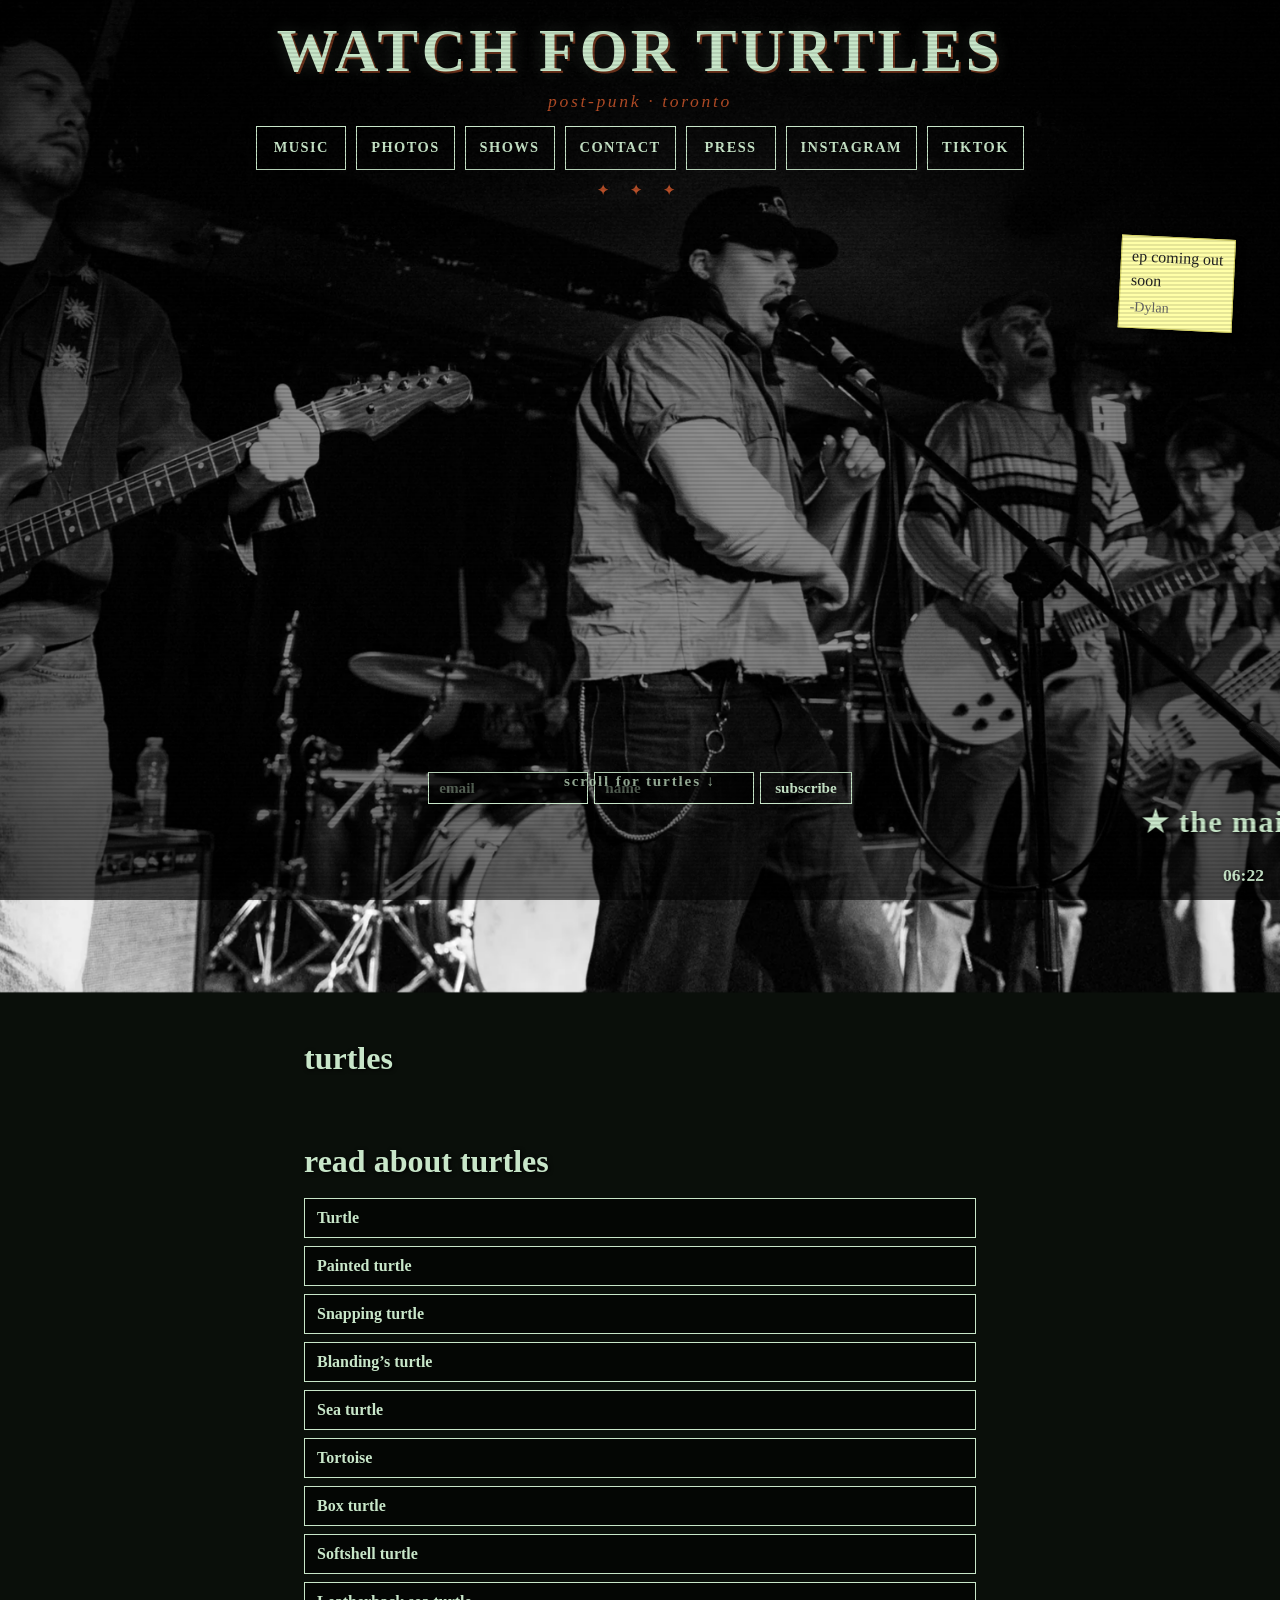
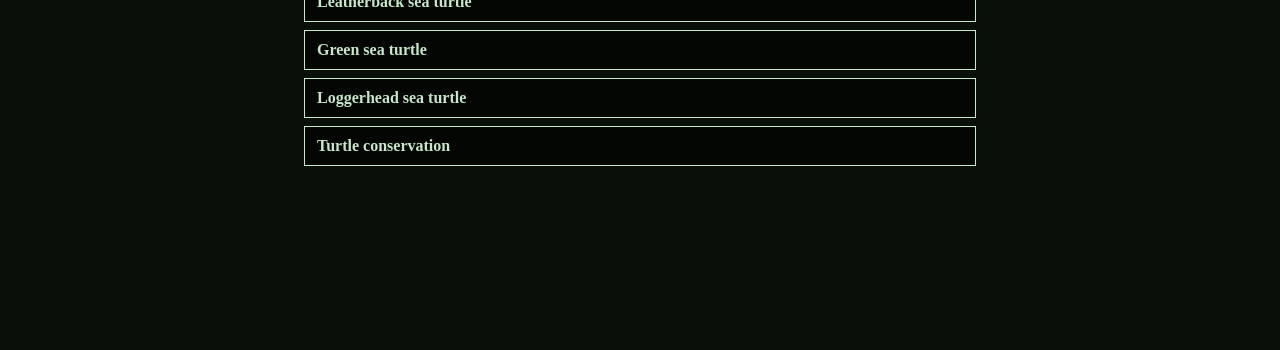
==== index.html @ ee63a4ca "Fix lore clicks and hide menu while scrolled into turtles. Co-authored-by: Cursor <cursoragent@curso" ====
<!DOCTYPE html>
<html lang="en">
<head>
  <meta charset="UTF-8">
  <meta name="viewport" content="width=device-width, initial-scale=1.0">
  <meta name="description" content="Watch for Turtles — post-punk from Toronto. Booking: band@watchforturtles.ca">
  <link rel="canonical" href="https://watchforturtles.ca/">
  <link rel="icon" href="data:image/svg+xml,%3Csvg xmlns='http://www.w3.org/2000/svg' viewBox='0 0 100 100'%3E%3Ctext y='.9em' font-size='90'%3E🐢%3C/text%3E%3C/svg%3E">
  <meta name="theme-color" content="#0a0f0a">
  <meta property="og:type"        content="website">
  <meta property="og:url"         content="https://watchforturtles.ca/">
  <meta property="og:site_name"   content="Watch for Turtles">
  <meta property="og:title"       content="Watch for Turtles">
  <meta property="og:description" content="Post-punk from Toronto. Booking — band@watchforturtles.ca">
  <meta property="og:image"       content="https://watchforturtles.ca/media/Background3.JPG">
  <meta property="og:image:alt"   content="Watch for Turtles">
  <meta name="twitter:card"        content="summary_large_image">
  <meta name="twitter:title"       content="Watch for Turtles">
  <meta name="twitter:description" content="Post-punk from Toronto. Booking — band@watchforturtles.ca">
  <meta name="twitter:image"       content="https://watchforturtles.ca/media/Background3.JPG">
  <meta name="twitter:image:alt"   content="Watch for Turtles">
  <title>Watch for Turtles</title>
  <link rel="preconnect" href="https://fonts.googleapis.com">
  <link rel="preconnect" href="https://fonts.gstatic.com" crossorigin>
  <link rel="preload" as="image" href="media/Background3.webp" type="image/webp">
  <link rel="stylesheet" href="site.css?v=14">
  <script>
    (function () {
      var fonts = [
        ['Metal Mania',      'Metal+Mania'],
        ['Creepster',        'Creepster'],
        ['Permanent Marker', 'Permanent+Marker'],
        ['Pirata One',       'Pirata+One'],
        ['Black Ops One',    'Black+Ops+One'],
        ['Rubik Glitch',     'Rubik+Glitch'],
        ['Monoton',          'Monoton'],
        ['Rock Salt',        'Rock+Salt'],
        ['Bungee Shade',     'Bungee+Shade'],
        ['Butcherman',       'Butcherman'],
        ['Nosifer',          'Nosifer'],
        ['Rubik Wet Paint',  'Rubik+Wet+Paint'],
        ['Eater',            'Eater'],
        ['Rubik Burned',     'Rubik+Burned'],
        ['Rubik Beastly',    'Rubik+Beastly'],
        ['Rubik Dirt',       'Rubik+Dirt'],
        ['Rubik Puddles',    'Rubik+Puddles'],
        ['New Rocker',       'New+Rocker'],
        ['Lacquer',          'Lacquer'],
        ['Warnes',           'Warnes'],
        ['Climate Crisis',   'Climate+Crisis'],
        ['Miltonian Tattoo', 'Miltonian+Tattoo'],
        ['Wallpoet',         'Wallpoet'],
      ];
      window.BAND_FONTS = fonts;
      var pick = fonts[Math.floor(Math.random() * fonts.length)];
      window._currentBandFont = pick[0];
      var val = "'" + pick[0] + "', serif";
      document.documentElement.style.setProperty('--band-font', val);
      document.documentElement.style.setProperty('--font-serif', val);
      var link = document.createElement('link');
      link.rel  = 'stylesheet';
      link.dataset.bandFont = '1';
      link.href = 'https://fonts.googleapis.com/css2?family=' + pick[1] + '&display=swap';
      document.head.appendChild(link);
    })();
  </script>
</head>
<body class="theme-peachpit">

  <div class="bg-photo" aria-hidden="true"></div>
  <div class="bg-overlay" aria-hidden="true"></div>
  <div class="vignette" aria-hidden="true"></div>
  <div class="scanlines" aria-hidden="true"></div>

  <header class="pp-header">
    <h1 class="band-name">Watch for Turtles</h1>
    <p class="tagline">post-punk · toronto</p>
    <nav class="pp-nav" aria-label="Site sections">
      <button type="button" class="pp-btn" data-open-window="window-music">Music</button>
      <button type="button" class="pp-btn" data-open-window="window-photos">Photos</button>
      <button type="button" class="pp-btn" data-open-window="window-shows">Shows</button>
      <button type="button" class="pp-btn" data-open-window="window-contact">Contact</button>
      <button type="button" class="pp-btn" data-open-window="window-press">Press</button>
      <a class="pp-btn" href="https://www.instagram.com/watchforturtles/" target="_blank" rel="noopener noreferrer">Instagram</a>
      <a class="pp-btn" href="https://www.tiktok.com/@wftmusic" target="_blank" rel="noopener noreferrer">TikTok</a>
    </nav>
    <div class="pp-rule" aria-hidden="true">✦ ✦ ✦</div>
  </header>

  <main class="desktop" id="desktop">
    <div class="sticky sticky--right">
      ep coming out<br>soon<br><span class="sticky-sig">-Dylan</span>
    </div>
  </main>

  <div class="first-fold-spacer" aria-hidden="true">
    <p class="scroll-hint">scroll for turtles ↓</p>
  </div>

  <section id="turtle-lore" aria-label="Turtles">
    <div class="lore-pin">
      <h2 class="lore-section-title">turtles</h2>
      <div class="lore-photos-viewport">
        <div class="lore-photos" id="lore-photos"></div>
      </div>
    </div>

    <h2 class="lore-section-title">read about turtles</h2>
    <ul class="lore-wiki-links">
      <li><a href="https://en.wikipedia.org/wiki/Turtle" target="_blank" rel="noopener noreferrer">Turtle</a></li>
      <li><a href="https://en.wikipedia.org/wiki/Painted_turtle" target="_blank" rel="noopener noreferrer">Painted turtle</a></li>
      <li><a href="https://en.wikipedia.org/wiki/Snapping_turtle" target="_blank" rel="noopener noreferrer">Snapping turtle</a></li>
      <li><a href="https://en.wikipedia.org/wiki/Blanding%27s_turtle" target="_blank" rel="noopener noreferrer">Blanding’s turtle</a></li>
      <li><a href="https://en.wikipedia.org/wiki/Sea_turtle" target="_blank" rel="noopener noreferrer">Sea turtle</a></li>
      <li><a href="https://en.wikipedia.org/wiki/Tortoise" target="_blank" rel="noopener noreferrer">Tortoise</a></li>
      <li><a href="https://en.wikipedia.org/wiki/Box_turtle" target="_blank" rel="noopener noreferrer">Box turtle</a></li>
      <li><a href="https://en.wikipedia.org/wiki/Softshell_turtle" target="_blank" rel="noopener noreferrer">Softshell turtle</a></li>
      <li><a href="https://en.wikipedia.org/wiki/Leatherback_sea_turtle" target="_blank" rel="noopener noreferrer">Leatherback sea turtle</a></li>
      <li><a href="https://en.wikipedia.org/wiki/Green_sea_turtle" target="_blank" rel="noopener noreferrer">Green sea turtle</a></li>
      <li><a href="https://en.wikipedia.org/wiki/Loggerhead_sea_turtle" target="_blank" rel="noopener noreferrer">Loggerhead sea turtle</a></li>
      <li><a href="https://en.wikipedia.org/wiki/Turtle_conservation" target="_blank" rel="noopener noreferrer">Turtle conservation</a></li>
    </ul>
  </section>

  <div class="window" id="window-press" role="dialog" aria-labelledby="window-press-title">
    <div class="window-titlebar">
      <span id="window-press-title">press.exe</span>
      <button class="win-close" type="button" data-target="window-press" aria-label="Close press window">✕</button>
    </div>
    <div class="window-body">
      <p class="win-section">// watch for turtles</p>
      <div class="contact-list">
        <p>Watch for Turtles are a post-punk band from Toronto. Grassroots. We make rooms move and then play something that makes you feel weird about it.</p>
      </div>
      <p class="win-section">// booking</p>
      <div class="contact-list">
        <p><a href="mailto:band@watchforturtles.ca">band@watchforturtles.ca</a></p>
      </div>
      <p class="win-section">// press photo</p>
      <div class="win-links">
        <a href="media/photos/watch%20for%20turtles%20@%20monarch%20jan%2030%202026/fm_watchforturtles_jan3026_-5.jpg" class="btn-link" download="watchforturtles-press.jpg">download photo</a>
      </div>
    </div>
  </div>

  <div class="window" id="window-shows" role="dialog" aria-labelledby="window-shows-title">
    <div class="window-titlebar">
      <span id="window-shows-title">shows.exe</span>
      <button class="win-close" type="button" data-target="window-shows" aria-label="Close shows window">✕</button>
    </div>
    <div class="window-body">
      <p class="win-section">// upcoming shows</p>
      <p class="shows-fallback">
        <a href="https://www.instagram.com/watchforturtles/" target="_blank" rel="noopener noreferrer">@watchforturtles on Instagram</a>
      </p>
    </div>
  </div>

  <div class="window" id="window-music" role="dialog" aria-labelledby="window-music-title">
    <div class="window-titlebar">
      <span id="window-music-title">music.exe</span>
      <button class="win-close" type="button" data-target="window-music" aria-label="Close music window">✕</button>
    </div>
    <div class="window-body">
      <p class="win-section">// releases</p>
      <div class="track-list">
        <div class="track"><span>► nothing out yet</span><span class="track-year">2026</span></div>
      </div>
      <p class="win-section">// stream / download</p>
      <div class="win-links">
        <a href="#" class="btn-link btn-link--soon" aria-disabled="true" tabindex="-1">SPOTIFY</a>
        <a href="#" class="btn-link btn-link--soon" aria-disabled="true" tabindex="-1">apple music</a>
        <a href="#" class="btn-link btn-link--soon" aria-disabled="true" tabindex="-1">BANDCAMP</a>
      </div>
    </div>
  </div>

  <div class="window" id="window-photos" role="dialog" aria-labelledby="window-photos-title">
    <div class="window-titlebar">
      <span id="window-photos-title">photos.exe</span>
      <button class="win-close" type="button" data-target="window-photos" aria-label="Close photos window">✕</button>
    </div>
    <div class="window-body">
      <p class="win-section">// The Monarch — Jan 30 2026</p>
      <div class="photo-grid">
        <picture><source srcset="media/photos/watch%20for%20turtles%20@%20monarch%20jan%2030%202026/fm_watchforturtles_jan3026_-5.webp" type="image/webp"><img src="media/photos/watch%20for%20turtles%20@%20monarch%20jan%2030%202026/fm_watchforturtles_jan3026_-5.jpg" alt="Watch for Turtles live at The Monarch" width="1200" height="1800" loading="lazy" decoding="async"></picture>
        <picture><source srcset="media/photos/watch%20for%20turtles%20@%20monarch%20jan%2030%202026/fm_watchforturtles_jan3026_-1.webp" type="image/webp"><img src="media/photos/watch%20for%20turtles%20@%20monarch%20jan%2030%202026/fm_watchforturtles_jan3026_-1.jpg" alt="Watch for Turtles live at The Monarch" width="1200" height="1800" loading="lazy" decoding="async"></picture>
        <picture><source srcset="media/photos/watch%20for%20turtles%20@%20monarch%20jan%2030%202026/fm_watchforturtles_jan3026_-20.webp" type="image/webp"><img src="media/photos/watch%20for%20turtles%20@%20monarch%20jan%2030%202026/fm_watchforturtles_jan3026_-20.jpg" alt="Watch for Turtles live at The Monarch" width="1200" height="800" loading="lazy" decoding="async"></picture>
        <picture><source srcset="media/photos/watch%20for%20turtles%20@%20monarch%20jan%2030%202026/fm_watchforturtles_jan3026_-3.webp" type="image/webp"><img src="media/photos/watch%20for%20turtles%20@%20monarch%20jan%2030%202026/fm_watchforturtles_jan3026_-3.jpg" alt="Watch for Turtles live at The Monarch" width="1200" height="800" loading="lazy" decoding="async"></picture>
        <picture><source srcset="media/photos/watch%20for%20turtles%20@%20monarch%20jan%2030%202026/fm_watchforturtles_jan3026_-6.webp" type="image/webp"><img src="media/photos/watch%20for%20turtles%20@%20monarch%20jan%2030%202026/fm_watchforturtles_jan3026_-6.jpg" alt="Watch for Turtles live at The Monarch" width="1200" height="1600" loading="lazy" decoding="async"></picture>
        <picture><source srcset="media/photos/watch%20for%20turtles%20@%20monarch%20jan%2030%202026/fm_watchforturtles_jan3026_-19.webp" type="image/webp"><img src="media/photos/watch%20for%20turtles%20@%20monarch%20jan%2030%202026/fm_watchforturtles_jan3026_-19.jpg" alt="Watch for Turtles live at The Monarch" width="1200" height="1800" loading="lazy" decoding="async"></picture>
        <picture><source srcset="media/photos/watch%20for%20turtles%20@%20monarch%20jan%2030%202026/fm_watchforturtles_jan3026_-2.webp" type="image/webp"><img src="media/photos/watch%20for%20turtles%20@%20monarch%20jan%2030%202026/fm_watchforturtles_jan3026_-2.jpg" alt="Watch for Turtles live at The Monarch" width="1200" height="800" loading="lazy" decoding="async"></picture>
        <picture><source srcset="media/photos/watch%20for%20turtles%20@%20monarch%20jan%2030%202026/fm_watchforturtles_jan3026_-10.webp" type="image/webp"><img src="media/photos/watch%20for%20turtles%20@%20monarch%20jan%2030%202026/fm_watchforturtles_jan3026_-10.jpg" alt="Watch for Turtles live at The Monarch" width="1200" height="1800" loading="lazy" decoding="async"></picture>
        <picture><source srcset="media/photos/watch%20for%20turtles%20@%20monarch%20jan%2030%202026/fm_watchforturtles_jan3026_-21.webp" type="image/webp"><img src="media/photos/watch%20for%20turtles%20@%20monarch%20jan%2030%202026/fm_watchforturtles_jan3026_-21.jpg" alt="Watch for Turtles live at The Monarch" width="1200" height="1800" loading="lazy" decoding="async"></picture>
      </div>
    </div>
  </div>

  <div class="window" id="window-contact" role="dialog" aria-labelledby="window-contact-title">
    <div class="window-titlebar">
      <span id="window-contact-title">contact.txt</span>
      <button class="win-close" type="button" data-target="window-contact" aria-label="Close contact window">✕</button>
    </div>
    <div class="window-body">
      <p class="win-section">// email</p>
      <div class="contact-list">
        <p>booking / general — <a href="mailto:band@watchforturtles.ca">band@watchforturtles.ca</a></p>
      </div>
      <p class="win-section">// socials</p>
      <div class="win-links">
        <a href="https://www.instagram.com/watchforturtles/" class="btn-link" target="_blank" rel="noopener noreferrer">INSTAGRAM</a>
        <a href="https://www.tiktok.com/@wftmusic" class="btn-link" target="_blank" rel="noopener noreferrer">TIKTOK</a>
      </div>
    </div>
  </div>

  <div class="ml-bar">
    <form method="post" action="https://listmonk.watchforturtles.ca/subscription/form" class="ml-form" aria-label="Mailing list signup">
      <input type="hidden" name="nonce" />
      <input type="hidden" name="l" value="d81106be-7064-40ab-a299-68d67a687b43" />
      <label class="visually-hidden" for="ml-email">Email</label>
      <input id="ml-email" type="email" name="email" required placeholder="email" autocomplete="email" />
      <label class="visually-hidden" for="ml-name">Name</label>
      <input id="ml-name" type="text" name="name" placeholder="name" autocomplete="name" />
      <input type="submit" value="subscribe" />
    </form>
  </div>

  <div class="lightbox" id="lightbox" role="dialog" aria-modal="true" aria-label="Photo viewer">
    <button type="button" class="lightbox-nav lightbox-prev" id="lightbox-prev" aria-label="Previous photo">‹</button>
    <img class="lightbox-img" id="lightbox-img" src="" alt="">
    <button type="button" class="lightbox-nav lightbox-next" id="lightbox-next" aria-label="Next photo">›</button>
  </div>

  <div class="bottom-ticker" aria-hidden="true">
    <marquee scrollamount="5">★ the maillist is not working because you fuckers don't sign up ★   ★ the maillist is not working because you fuckers don't sign up ★   ★ the maillist is not working because you fuckers don't sign up ★  </marquee>
  </div>

  <div class="corner-clock" id="clock" aria-hidden="true"><span class="clock-time">00:00</span></div>

  <script src="https://cdnjs.cloudflare.com/ajax/libs/gsap/3.12.5/gsap.min.js" defer crossorigin="anonymous"></script>
  <script src="https://cdnjs.cloudflare.com/ajax/libs/gsap/3.12.5/ScrollTrigger.min.js" defer crossorigin="anonymous"></script>
  <script src="config.js" defer></script>
  <script src="script.js" defer></script>
  <script src="gsap-peachpit.js" defer></script>
</body>
</html>
---- site.css ----
/* ── Reset ── */
*, *::before, *::after { box-sizing: border-box; margin: 0; padding: 0; }

/* ── Variables ── */
:root {
  --primary:    #c8e6c9;
  --accent:     #ff6b35;
  --muted:      #2a3a2a;
  --bg:         #0a0f0a;
  --card:       #141f14;
  --font-serif: Times, "Times New Roman", serif;
  --font-px:    'Press Start 2P', monospace;
}

/* ── Base ── */
html {
  width: 100%;
  height: 100%;
  overflow-x: hidden;
  overflow-y: auto;
  scroll-behavior: smooth;
  background-color: var(--bg);
}
body {
  width: 100%;
  min-height: 100%;
  overflow-x: hidden;
  background-color: var(--bg);
  color: var(--primary);
  font-family: var(--font-serif);
  font-weight: bold;
  user-select: none;
  cursor: default;
}

.bg-photo {
  position: fixed;
  inset: -4%;
  z-index: 0;
  background: url('media/Background3.JPG') center / cover no-repeat;
  background-image: image-set(
    url('media/Background3.webp') type('image/webp'),
    url('media/Background3.JPG') type('image/jpeg')
  );
  transform: scale(1.06);
}
.bg-photo.is-animating {
  will-change: transform;
}

.bg-overlay {
  position: fixed;
  inset: 0;
  background: rgba(0,0,0,0.4);
  pointer-events: none;
  z-index: 1;
}

.vignette {
  position: fixed;
  inset: 0;
  background: radial-gradient(ellipse at center, transparent 40%, rgba(0,0,0,0.55) 100%);
  pointer-events: none;
  z-index: 2;
}

/* ── CRT Scanlines ── */
.scanlines {
  position: fixed;
  inset: 0;
  background: repeating-linear-gradient(
    0deg,
    transparent,
    transparent 2px,
    rgba(0,0,0,0.1) 2px,
    rgba(0,0,0,0.1) 4px
  );
  pointer-events: none;
  z-index: 9999;
  animation: scanline-flicker 5s ease-in-out infinite;
}
@keyframes scanline-flicker {
  0%, 100% { opacity: 1; }
  50% { opacity: 0.88; }
}

/* --- Header --- */
.pp-header {
  position: fixed;
  top: 0;
  left: 0; right: 0;
  text-align: center;
  padding: 18px 20px 0;
  z-index: 50;
  pointer-events: none; /* let icon drags pass through */
}

.band-name {
  pointer-events: all;
  cursor: pointer;
  font-family: var(--band-font, var(--font-serif));
  font-weight: bold;
  font-size: clamp(1.8rem, 5vw, 3.8rem);
  color: var(--primary);
  line-height: 1.1;
  letter-spacing: 0.06em;
  text-shadow: 2px 2px 0 rgba(255, 107, 53, 0.38), 0 0 18px rgba(200, 230, 201, 0.18);
  text-transform: uppercase;
  transition: opacity 0.18s ease;
}

.tagline {
  font-family: var(--font-serif);
  font-weight: normal;
  font-style: italic;
  font-size: clamp(0.8rem, 1.5vw, 1.1rem);
  color: var(--accent);
  opacity: 0.9;
  margin: 6px 0 14px;
  letter-spacing: 0.15em;
}

/* Nav buttons */
.pp-nav {
  display: flex;
  justify-content: center;
  align-items: center;
  flex-wrap: wrap;
  gap: 10px;
  margin-bottom: 12px;
  pointer-events: all;
}

.pp-btn {
  color: var(--primary);
  display: inline-flex;
  align-items: center;
  justify-content: center;
  min-width: 90px;
  height: 44px;
  padding: 0 14px;
  text-decoration: none;
  text-transform: uppercase;
  background: transparent;
  border: 1px solid var(--primary);
  font-family: var(--font-serif);
  font-weight: bold;
  font-size: 0.9rem;
  cursor: pointer;
  letter-spacing: 0.1em;
  transition: all 0.15s ease;
}
.pp-btn:hover {
  background: var(--primary);
  color: var(--bg);
}
.pp-btn:active {
  background: var(--accent);
  border-color: var(--accent);
  color: var(--bg);
}
.pp-btn--active {
  background: var(--primary);
  color: var(--bg);
  box-shadow: 0 0 12px rgba(200,230,201,0.35);
}
.pp-btn:focus-visible,
.win-close:focus-visible,
.btn-link:focus-visible,
.ml-form input[type="submit"]:focus-visible,
.ml-form input[type="email"]:focus-visible,
.ml-form input[type="text"]:focus-visible {
  outline: 2px solid var(--accent);
  outline-offset: 2px;
}

/* Decorative rule */
.pp-rule {
  font-size: 0.9rem;
  color: var(--accent);
  letter-spacing: 0.8em;
  opacity: 0.6;
  padding-bottom: 4px;
}

/* ── Desktop (icon area below header) ── */
.desktop {
  position: fixed;
  top: 220px;   /* below header */
  bottom: 0;
  left: 0;
  right: 0;
  z-index: 10;
}

/* --- Windows --- */
.window {
  position: fixed;
  display: flex;
  visibility: hidden;
  pointer-events: none;
  flex-direction: column;
  width: 380px;
  max-width: 88vw;
  max-height: 80vh;
  background: #c0c0c0;
  border: 2px solid;
  border-color: #ffffff #808080 #808080 #ffffff;
  color: #000;
  font-family: var(--font-serif);
  font-weight: bold;
  z-index: 200;
  box-shadow: 2px 2px 0 #000;
  transition: box-shadow 0.15s ease;
}
.window.is-dragging {
  box-shadow: 6px 10px 28px rgba(0,0,0,0.5);
}
#window-shows {
  width: 420px;
}
#window-photos {
  width: 440px;
}

.window-titlebar {
  display: flex;
  align-items: center;
  justify-content: space-between;
  background: #000080;
  color: #ffffff;
  padding: 8px 10px;
  font-family: var(--font-serif);
  font-weight: bold;
  font-size: 0.95rem;
  cursor: grab;
  flex-shrink: 0;
  gap: 6px;
  border-bottom: 1px solid #808080;
  letter-spacing: 0.05em;
}
.window-titlebar:active { cursor: grabbing; }
.window-titlebar span { flex: 1; overflow: hidden; white-space: nowrap; }

.win-close {
  background: #c0c0c0;
  border: 2px solid;
  border-color: #ffffff #808080 #808080 #ffffff;
  color: #000;
  font-size: 0.75rem;
  cursor: pointer;
  padding: 2px 8px;
  font-family: var(--font-serif);
  font-weight: bold;
  flex-shrink: 0;
  line-height: 1.4;
  transition: none;
}
.win-close:hover {
  background: #d0d0d0;
  border-color: #ffffff #808080 #808080 #ffffff;
  color: #000;
}
.win-close:active {
  border-color: #808080 #ffffff #ffffff #808080;
}

.window-body {
  padding: 14px;
  overflow-y: auto;
  flex: 1;
  background: #c0c0c0;
  color: #000;
  font-size: 1rem;
}

.win-section {
  color: #000080;
  font-family: var(--font-serif);
  font-size: 0.9rem;
  border-bottom: 1px solid #808080;
  padding-bottom: 4px;
  margin-bottom: 10px;
  margin-top: 12px;
  letter-spacing: 0.08em;
}
.win-section:first-child { margin-top: 0; }

.track-list { margin-bottom: 12px; }
.track {
  display: flex;
  justify-content: space-between;
  padding: 5px 0;
  font-size: 1rem;
  border-bottom: 1px solid #808080;
  color: #000;
}
.track-year { color: #555; font-size: 0.9rem; opacity: 0.8; }

.win-links {
  display: flex;
  flex-wrap: wrap;
  gap: 8px;
  margin-top: 10px;
}

.btn-link {
  display: inline-flex;
  align-items: center;
  background: #c0c0c0;
  color: #000;
  padding: 5px 12px;
  min-height: 44px;
  text-decoration: none;
  font-family: var(--font-serif);
  font-weight: bold;
  font-size: 0.9rem;
  border: 2px solid;
  border-color: #ffffff #808080 #808080 #ffffff;
  cursor: pointer;
  letter-spacing: 0.05em;
  transition: none;
}
.btn-link:hover {
  background: #d0d0d0;
  color: #000;
}
.btn-link:active {
  border-color: #808080 #ffffff #ffffff #808080;
}
.btn-link--soon {
  opacity: 0.45;
  cursor: not-allowed;
  pointer-events: none;
}

.shows-fallback {
  margin-top: 10px;
  font-size: 0.95rem;
  text-align: center;
}
.shows-fallback a {
  color: #000080;
  text-decoration: none;
}
.shows-fallback a:hover { text-decoration: underline; }
#window-shows:has(iframe) .shows-fallback { display: none; }

.instagram-embed {
  background: #fff;
  border: 0;
  border-radius: 3px;
  box-shadow: 0 0 1px rgba(0,0,0,0.5), 0 1px 10px rgba(0,0,0,0.15);
  margin: 1px auto;
  max-width: 540px;
  min-width: 280px;
  padding: 0;
  width: calc(100% - 2px);
}

.visually-hidden {
  position: absolute;
  width: 1px;
  height: 1px;
  padding: 0;
  margin: -1px;
  overflow: hidden;
  clip: rect(0, 0, 0, 0);
  white-space: nowrap;
  border: 0;
}

.bio-text {
  font-size: 1rem;
  line-height: 1.6;
  color: #000;
  margin-bottom: 12px;
}
.highlight-text { color: #000080; line-height: 1.7; }
.highlight-text a { color: #000080; }

.photo-grid {
  display: grid;
  grid-template-columns: 1fr 1fr;
  gap: 8px;
  margin-bottom: 12px;
  align-items: start;
}
.photo-grid picture {
  display: block;
  background: #2a2a2a;
  border: 1px solid var(--muted);
  cursor: pointer;
  transition: border-color 0.25s ease, filter 0.25s ease;
}
.photo-grid picture:hover {
  border-color: var(--accent);
}
.photo-grid img {
  width: 100%;
  height: auto;
  max-width: 100%;
  max-height: 200px;
  object-fit: contain;
  display: block;
  margin: 0 auto;
  cursor: pointer;
  filter: grayscale(25%);
  transition: filter 0.25s ease;
}
.photo-grid picture:hover img {
  filter: grayscale(0%);
}

/* ── Lightbox ── */
.lightbox {
  display: flex;
  position: fixed;
  inset: 0;
  background: rgba(0,0,0,0);
  z-index: 9000;
  align-items: center;
  justify-content: center;
  gap: 12px;
  cursor: pointer;
  pointer-events: none;
  opacity: 0;
  transition: opacity 0.25s ease, background 0.25s ease;
}
.lightbox.open {
  pointer-events: auto;
  opacity: 1;
  background: rgba(0,0,0,0.92);
}
.lightbox-img {
  max-width: min(84vw, 1100px);
  max-height: 88vh;
  object-fit: contain;
  border: 1px solid var(--muted);
  box-shadow: 0 0 40px rgba(0,0,0,0.8);
  cursor: default;
}
.lightbox-nav {
  flex-shrink: 0;
  width: 44px;
  height: 44px;
  border: 1px solid var(--primary);
  background: rgba(0,0,0,0.55);
  color: var(--primary);
  font-family: var(--font-serif);
  font-size: 1.8rem;
  line-height: 1;
  cursor: pointer;
}
.lightbox-nav:hover {
  background: var(--primary);
  color: var(--bg);
}
.lightbox-nav:focus-visible {
  outline: 2px solid var(--accent);
  outline-offset: 2px;
}

.contact-list {
  margin-bottom: 14px;
  line-height: 2;
  font-size: 0.95rem;
}
.contact-list a { color: #000080; text-decoration: none; }
.contact-list a:hover { color: #000; }

.window-body::-webkit-scrollbar { width: 10px; }
.window-body::-webkit-scrollbar-track { background: #c0c0c0; }
.window-body::-webkit-scrollbar-thumb { background: #808080; border: 1px solid #fff; }

/* ── Press window — always Comic Sans, regardless of random font ── */
#window-press .window-body,
#window-press .window-body * {
  font-family: 'Comic Sans MS', 'Comic Sans', cursive !important;
}

/* ── Sticky note ── */
.sticky {
  position: absolute;
  right: 44px;
  top: 20px;
  background: #ffffa8;
  color: #222;
  padding: 8px 10px 10px;
  font-family: 'Comic Sans MS', 'Comic Sans', cursive;
  font-weight: normal;
  font-size: 1rem;
  line-height: 1.5;
  border: 1px solid #d4d060;
  box-shadow: 3px 3px 6px rgba(0,0,0,0.6);
  max-width: 120px;
  pointer-events: none;
  z-index: 15;
  transform-origin: top right;
  animation: sticky-sway 6s ease-in-out infinite;
}
@keyframes sticky-sway {
  0%, 100% { transform: rotate(2.8deg); }
  50% { transform: rotate(1.2deg); }
}
.sticky-sig { display: block; margin-top: 4px; font-size: 0.88rem; color: #666; }

/* --- Bottom ticker --- */
.bottom-ticker {
  position: fixed;
  bottom: 52px;
  left: 0; right: 0;
  font-family: var(--font-serif);
  font-weight: bold;
  font-size: clamp(1.1rem, 3.5vw, 1.9rem);
  color: var(--primary);
  pointer-events: none;
  z-index: 16;
  text-shadow: 1px 1px 4px #000;
  letter-spacing: 0.04em;
}

/* ── Mailing list bar ── */
.ml-bar {
  position: fixed;
  bottom: calc(52px + clamp(1.1rem, 3.5vw, 1.9rem) + 14px);
  left: 0; right: 0;
  display: flex;
  justify-content: center;
  z-index: 17;
}
.ml-form {
  display: flex;
  gap: 6px;
  align-items: center;
}
.ml-form input[type="email"],
.ml-form input[type="text"] {
  background: rgba(0,0,0,0.75);
  color: var(--primary);
  border: 1px solid var(--primary);
  padding: 6px 10px;
  font-family: var(--font-serif);
  font-weight: bold;
  font-size: 0.95rem;
  outline: none;
  width: 160px;
}
.ml-form input[type="email"]::placeholder,
.ml-form input[type="text"]::placeholder {
  color: rgba(200,230,201,0.4);
}
.ml-form input[type="email"]:focus,
.ml-form input[type="text"]:focus {
  border-color: var(--accent);
}
.ml-form input[type="submit"] {
  background: transparent;
  color: var(--primary);
  border: 1px solid var(--primary);
  padding: 6px 14px;
  font-family: var(--font-serif);
  font-weight: bold;
  font-size: 0.95rem;
  cursor: pointer;
  transition: all 0.1s ease;
}
.ml-form input[type="submit"]:hover {
  background: var(--primary);
  color: var(--bg);
}
.ml-form input[type="submit"]:active {
  background: var(--accent);
  border-color: var(--accent);
  color: var(--bg);
}
.ml-msg {
  color: var(--accent);
  font-family: var(--font-serif);
  font-weight: bold;
  font-size: 1rem;
  text-shadow: 1px 1px 4px #000;
}
.ml-err { color: #ff6b6b; }

/* ── Corner clock ── */
.corner-clock {
  position: fixed;
  bottom: 14px;
  right: 16px;
  font-family: var(--font-serif);
  font-weight: bold;
  font-size: 1.1rem;
  color: var(--primary);
  text-shadow: 1px 1px 4px #000;
  z-index: 8000;
  pointer-events: none;
}
.clock-time .clock-colon {
  animation: clock-blink 1s step-end infinite;
}
@keyframes clock-blink {
  0%, 49% { opacity: 1; }
  50%, 100% { opacity: 0.25; }
}

/* ── First fold spacer (lets page scroll past the desktop) ── */
.first-fold-spacer {
  position: relative;
  height: 100vh;
  width: 100%;
  pointer-events: none;
}

.scroll-hint {
  position: absolute;
  left: 0;
  right: 0;
  bottom: 110px;
  text-align: center;
  z-index: 18;
  pointer-events: none;
  font-family: var(--font-serif);
  font-size: 0.95rem;
  letter-spacing: 0.12em;
  color: var(--primary);
  text-shadow: 1px 1px 4px #000;
  opacity: 0.75;
  animation: scroll-hint-bob 2.4s ease-in-out infinite;
}
@keyframes scroll-hint-bob {
  0%, 100% { transform: translateY(0); }
  50% { transform: translateY(6px); }
}

/* ── Turtle lore (scroll section) ── */
#turtle-lore {
  position: relative;
  z-index: 20;
  padding: 40px 24px 160px;
  max-width: none;
  margin: 0;
}

/* Hide desktop chrome while reading turtle lore */
body.is-in-lore .pp-header,
body.is-in-lore .sticky,
body.is-in-lore .scroll-hint,
body.is-in-lore .ml-bar,
body.is-in-lore .bottom-ticker,
body.is-in-lore .corner-clock {
  opacity: 0 !important;
  pointer-events: none !important;
  transition: opacity 0.35s ease;
}

.lore-pin {
  padding: 100px 0 48px;
}

.lore-section-title {
  font-size: clamp(1.4rem, 3vw, 2rem);
  color: var(--primary);
  margin: 0 auto 18px;
  max-width: 720px;
  padding: 0 24px;
  text-shadow: 1px 1px 4px #000;
}

.lore-photos-viewport {
  width: 100%;
  overflow: hidden;
  padding: 0 24px;
}

.lore-photos {
  display: flex;
  flex-wrap: nowrap;
  gap: 16px;
  width: max-content;
  will-change: transform;
}

.lore-photo {
  margin: 0;
  flex: 0 0 min(72vw, 420px);
  background: rgba(0,0,0,0.45);
  border: 1px solid var(--muted);
}

.lore-photo img {
  display: block;
  width: 100%;
  height: min(42vh, 320px);
  object-fit: cover;
}

.lore-photo figcaption {
  padding: 10px 12px;
  font-size: 0.95rem;
}

.lore-photo a {
  color: var(--primary);
  text-decoration: none;
}

.lore-photo a:hover {
  color: var(--accent);
  text-decoration: underline;
}

.lore-wiki-links {
  list-style: none;
  margin: 0 auto;
  padding: 0 24px 24px;
  max-width: 720px;
  display: grid;
  gap: 8px;
  user-select: text;
}

.lore-wiki-links a {
  display: block;
  padding: 10px 12px;
  border: 1px solid var(--primary);
  background: rgba(0,0,0,0.55);
  color: var(--primary);
  text-decoration: none;
}

.lore-wiki-links a:hover {
  background: var(--primary);
  color: var(--bg);
}

/* ── Mobile ── */
@media (max-width: 768px) {
  html, body {
    background-position: center;
  }

  /* Compact header */
  .pp-header {
    padding: 10px 16px 0;
  }
  .tagline {
    margin: 4px 0 8px;
  }

  /* Nav buttons: stacked column with side margins */
  .pp-nav {
    flex-direction: column;
    align-items: stretch;
    gap: 8px;
    padding: 0 32px;
  }


  /* Windows: centered card, not full screen */
  .window {
    position: fixed !important;
    inset: auto !important;
    top: 12vh !important;
    left: 0 !important;
    right: 0 !important;
    margin-left: auto !important;
    margin-right: auto !important;
    transform: none !important;
    width: 88vw !important;
    max-width: 400px !important;
    max-height: 75vh !important;
    border: 1px solid var(--primary) !important;
    box-shadow: none !important;
  }
  .window-titlebar {
    cursor: default;
    padding: 10px 12px;
  }
  .win-close {
    font-size: 1.1rem;
    padding: 4px 12px;
    min-width: 44px;
    min-height: 44px;
  }

  #window-shows {
    max-height: none !important;
  }
  #window-shows .window-body {
    overflow: hidden !important;
    padding: 8px !important;
  }

  /* Mailing list: stack vertically */
  .ml-form {
    flex-direction: column;
    align-items: stretch;
    width: calc(100% - 64px);
  }
  .ml-form input[type="email"],
  .ml-form input[type="text"] {
    width: 100%;
    min-height: 44px;
    padding: 10px;
  }
  .ml-form input[type="submit"] {
    min-height: 44px;
    padding: 10px 14px;
  }

  /* Hide desktop clutter */
  .sticky { display: none; }

  /* Photo grid: single column */
  .photo-grid {
    grid-template-columns: 1fr;
  }

  /* Hide ticker so mailing list has room */
  .bottom-ticker {
    display: none;
  }
  .ml-bar {
    bottom: 24px;
  }

  .scroll-hint {
    display: none;
  }

  .lore-photo {
    flex-basis: min(85vw, 360px);
  }

  .lightbox {
    gap: 6px;
    padding: 0 8px;
  }
  .lightbox-nav {
    width: 36px;
    height: 36px;
    font-size: 1.5rem;
  }

}

@media (prefers-reduced-motion: reduce) {
  .scanlines { display: none; animation: none; }
  .sticky { animation: none; transform: rotate(2.8deg); }
  .bottom-ticker marquee { animation: none; }
  .clock-time .clock-colon { animation: none; }
  .scroll-hint { animation: none; }
  .bg-photo { transform: scale(1); }
  .bg-photo.is-animating { will-change: auto; }
  .band-name,
  .pp-btn,
  .btn-link,
  .photo-grid img,
  .lightbox,
  .window {
    transition: none;
  }
}
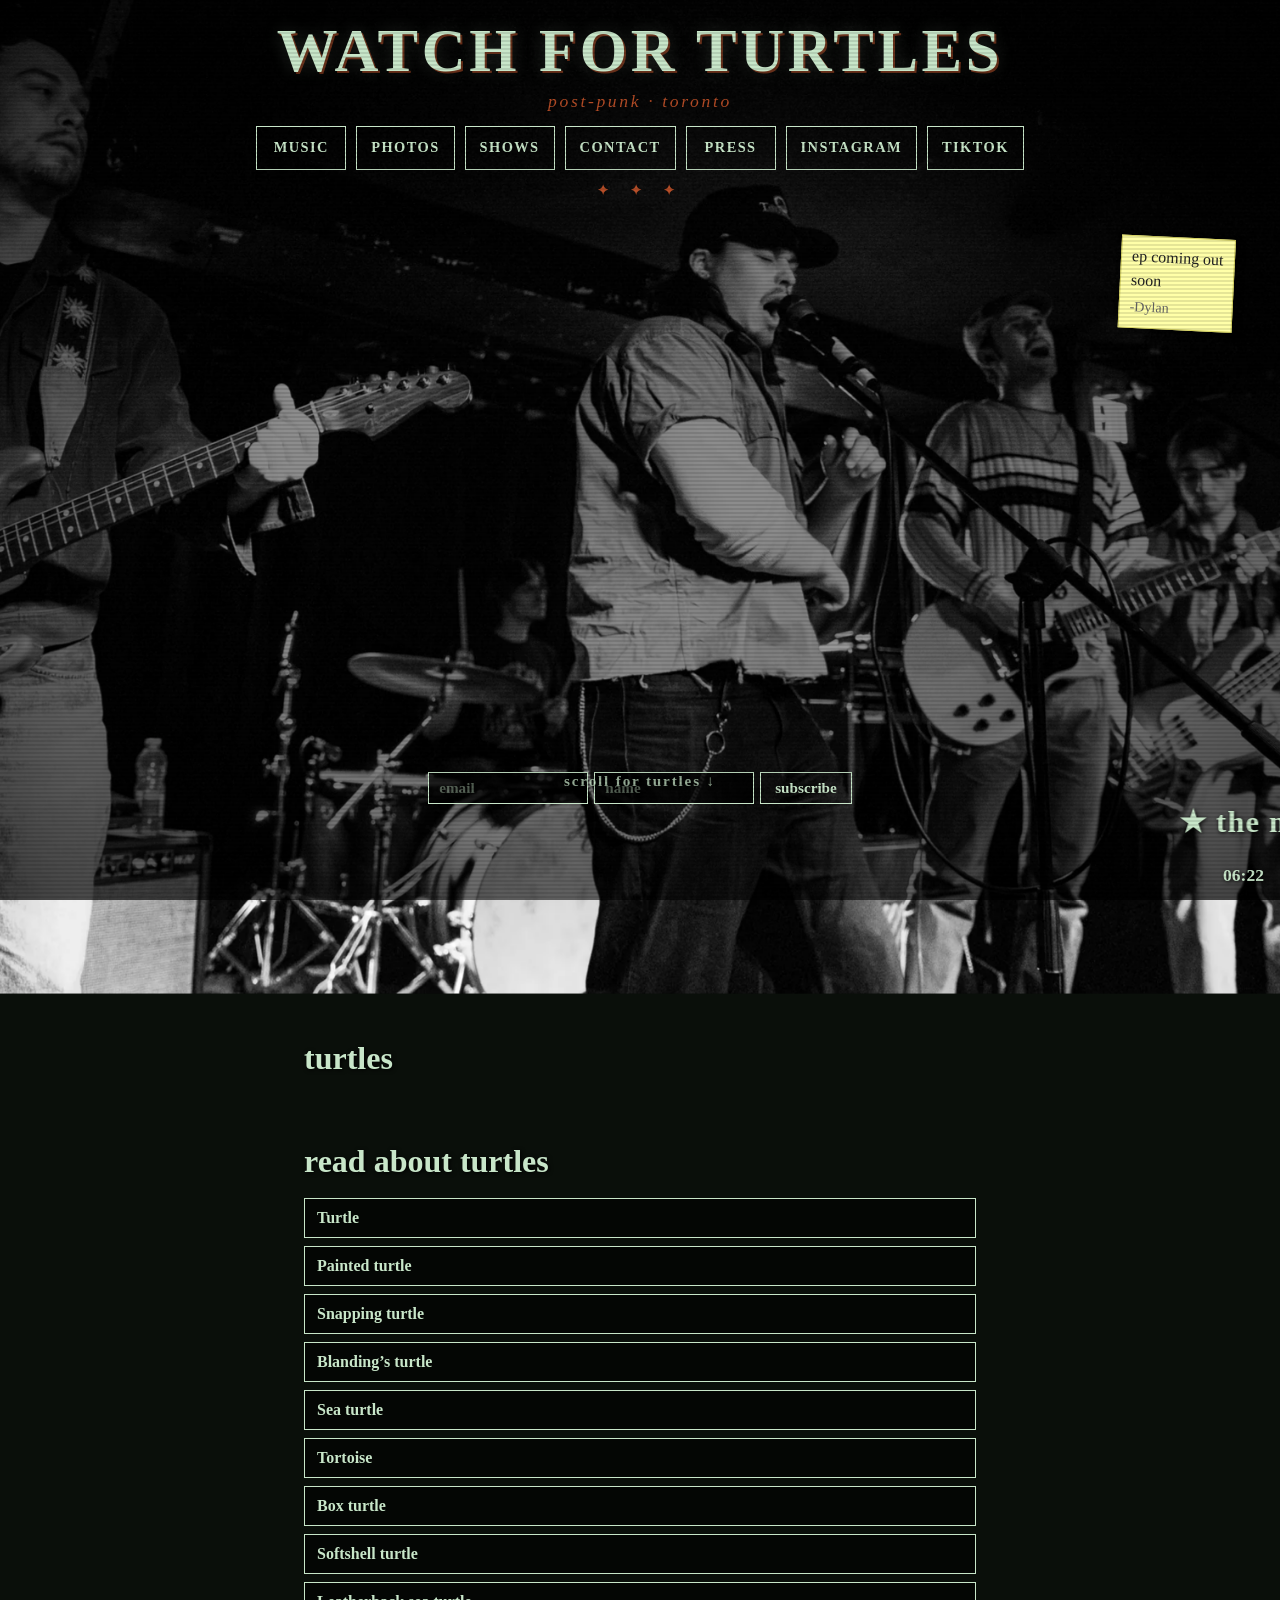
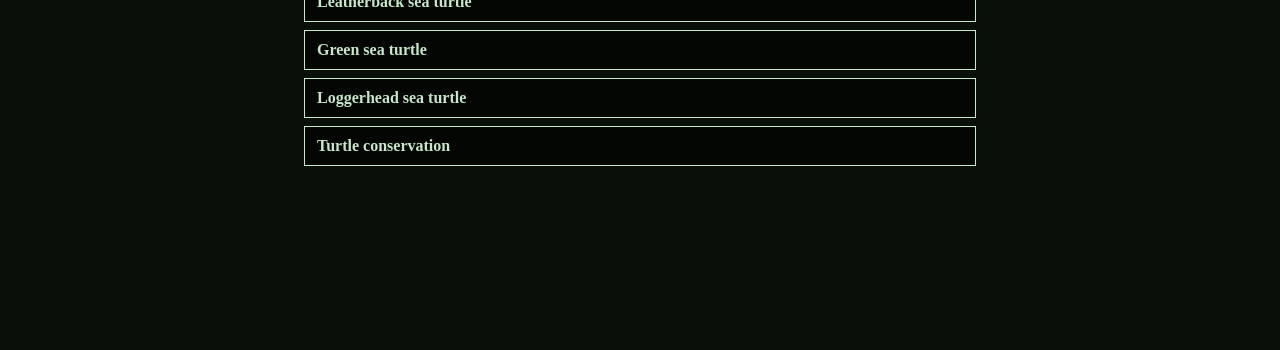
==== commit 52b3dd73: "Keep menu hidden for the full turtle lore scroll. Co-authored-by: Cursor <cursoragent@cursor.com>" ====
--- a/index.html
+++ b/index.html
@@ -23,7 +23,7 @@
   <link rel="preconnect" href="https://fonts.googleapis.com">
   <link rel="preconnect" href="https://fonts.gstatic.com" crossorigin>
   <link rel="preload" as="image" href="media/Background3.webp" type="image/webp">
-  <link rel="stylesheet" href="site.css?v=14">
+  <link rel="stylesheet" href="site.css?v=15">
   <script>
     (function () {
       var fonts = [
--- a/site.css
+++ b/site.css
@@ -191,6 +191,7 @@
   left: 0;
   right: 0;
   z-index: 10;
+  pointer-events: none;
 }
 
 /* --- Windows --- */
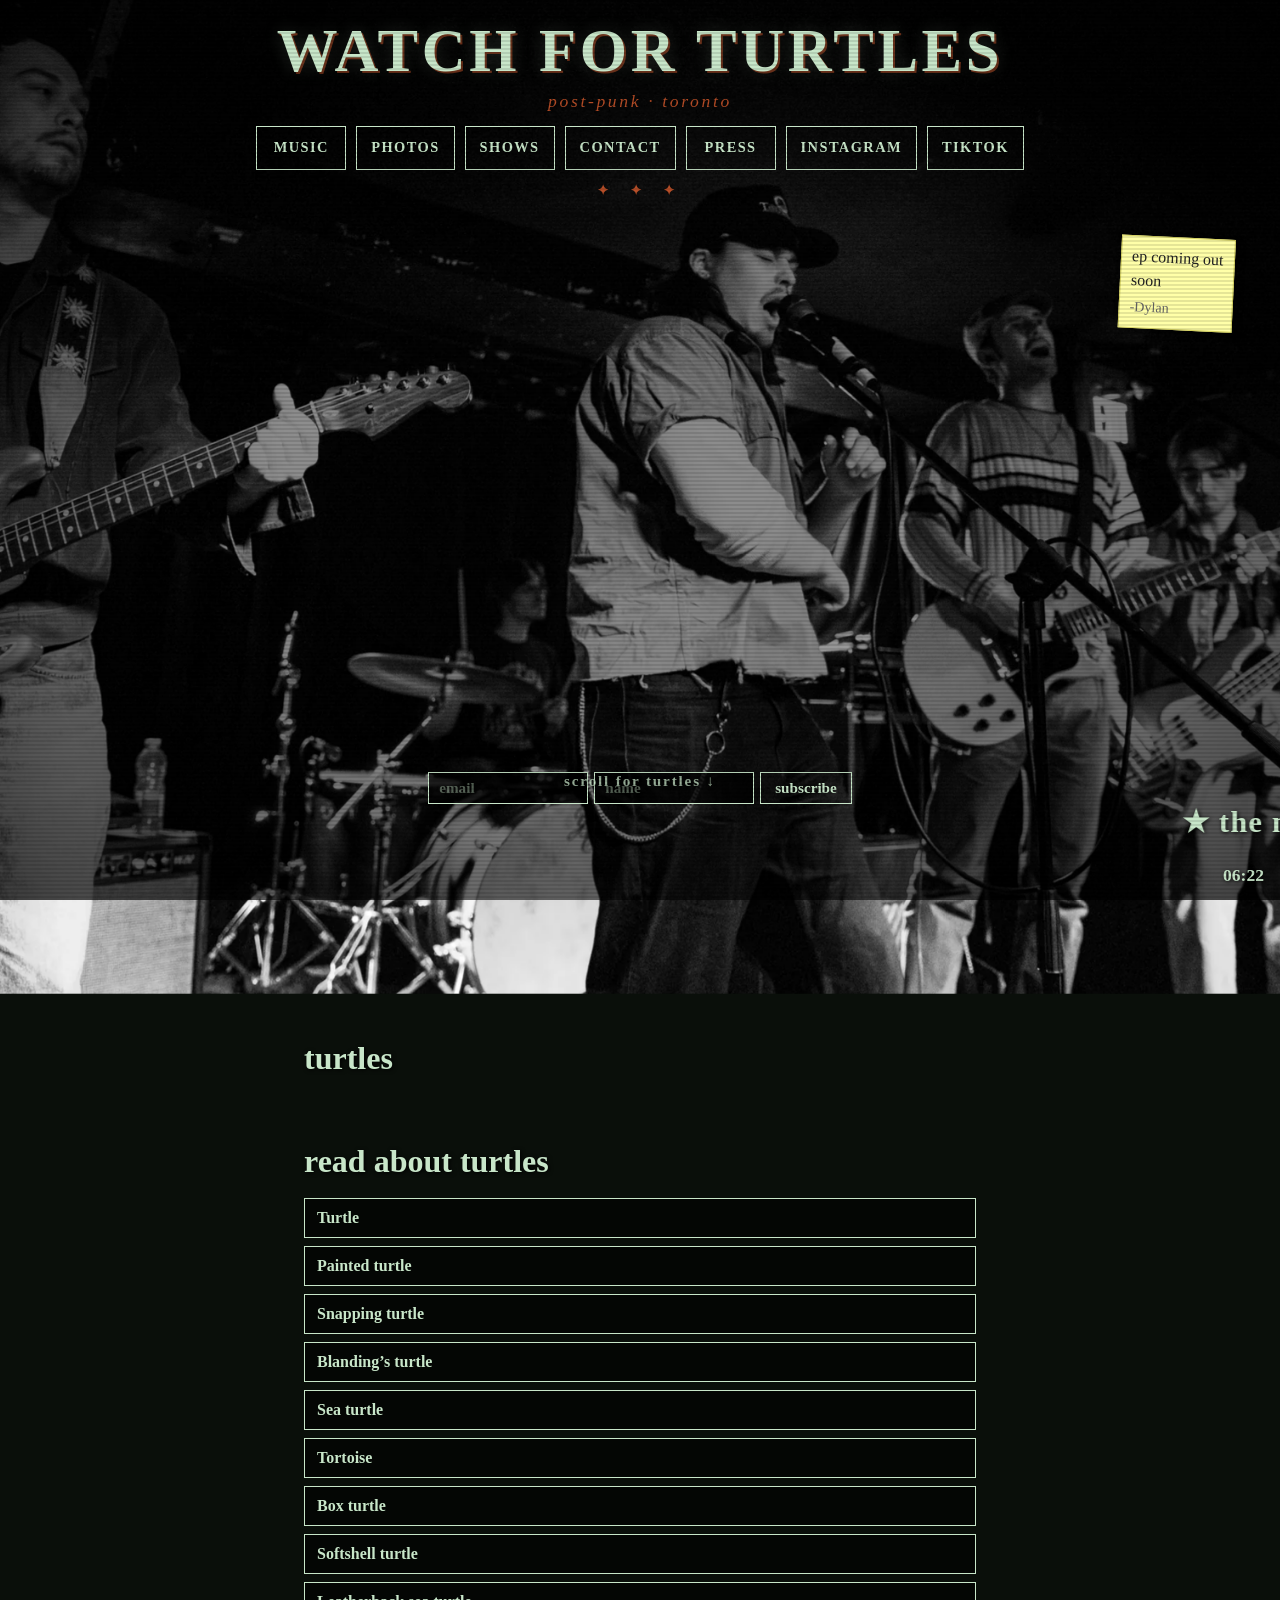
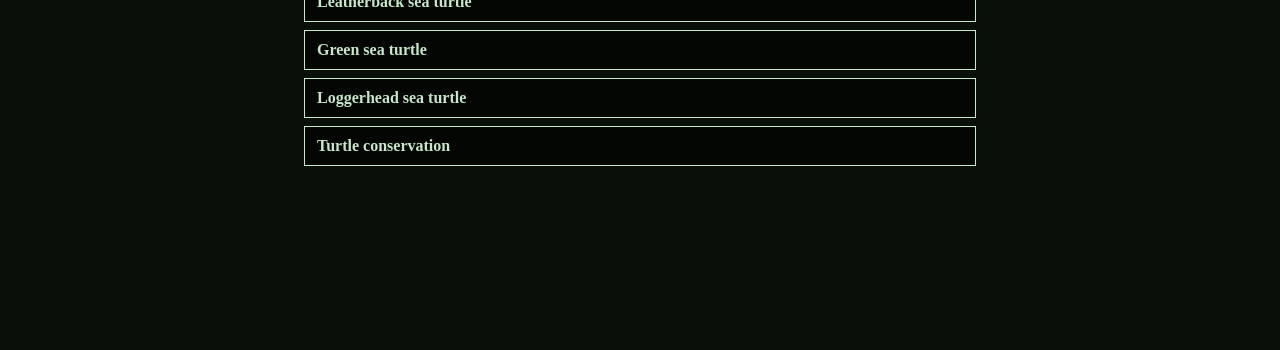
==== commit e60c190f: "Hide menu with a simple scroll check so lore links stay clickable. Co-authored-by: Cursor <cursorage" ====
--- a/index.html
+++ b/index.html
@@ -23,7 +23,7 @@
   <link rel="preconnect" href="https://fonts.googleapis.com">
   <link rel="preconnect" href="https://fonts.gstatic.com" crossorigin>
   <link rel="preload" as="image" href="media/Background3.webp" type="image/webp">
-  <link rel="stylesheet" href="site.css?v=15">
+  <link rel="stylesheet" href="site.css?v=16">
   <script>
     (function () {
       var fonts = [
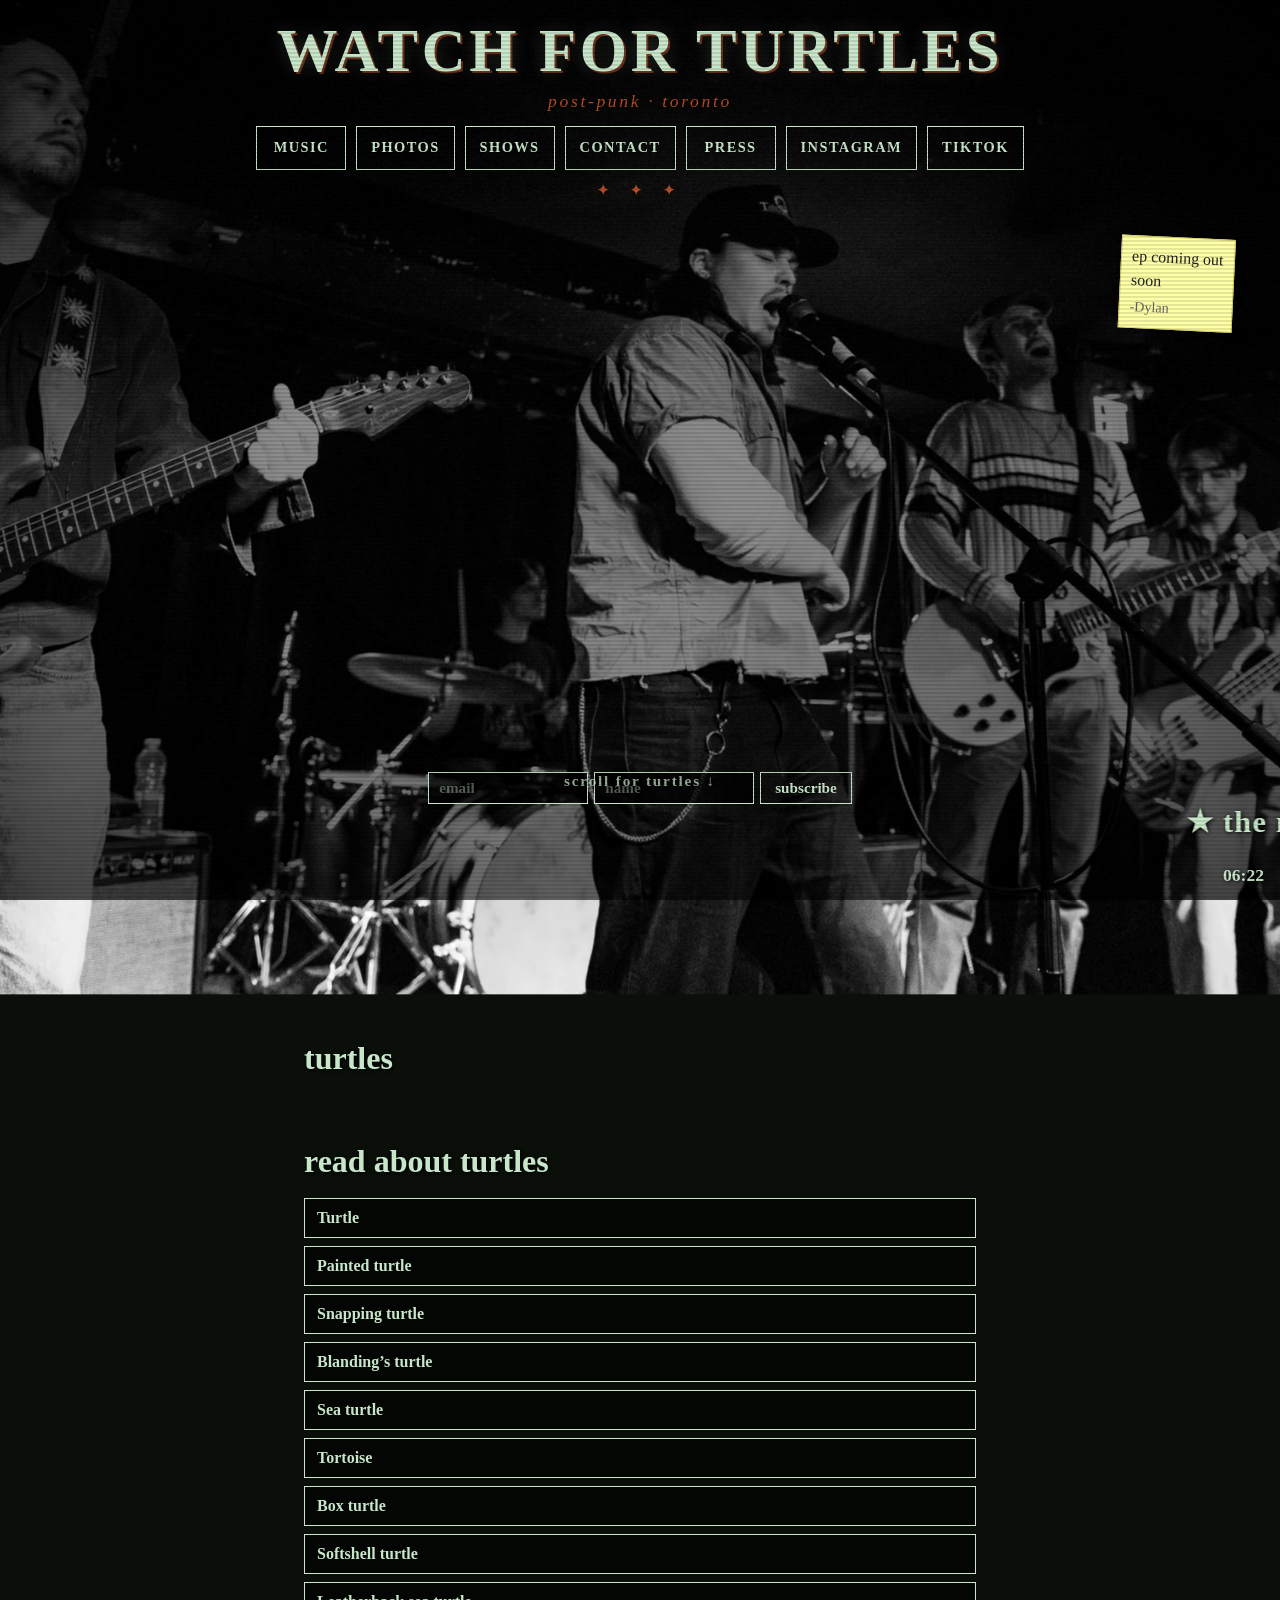
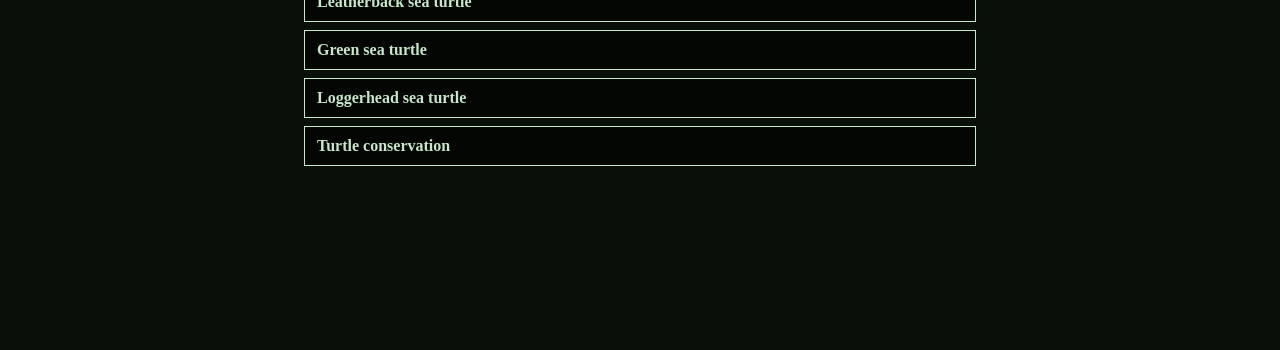
==== commit 78a90d1f: "Cache-bust scripts and block menu clicks over lore. Co-authored-by: Cursor <cursoragent@cursor.com>" ====
--- a/index.html
+++ b/index.html
@@ -23,7 +23,7 @@
   <link rel="preconnect" href="https://fonts.googleapis.com">
   <link rel="preconnect" href="https://fonts.gstatic.com" crossorigin>
   <link rel="preload" as="image" href="media/Background3.webp" type="image/webp">
-  <link rel="stylesheet" href="site.css?v=16">
+  <link rel="stylesheet" href="site.css?v=17">
   <script>
     (function () {
       var fonts = [
@@ -240,8 +240,8 @@
 
   <script src="https://cdnjs.cloudflare.com/ajax/libs/gsap/3.12.5/gsap.min.js" defer crossorigin="anonymous"></script>
   <script src="https://cdnjs.cloudflare.com/ajax/libs/gsap/3.12.5/ScrollTrigger.min.js" defer crossorigin="anonymous"></script>
-  <script src="config.js" defer></script>
-  <script src="script.js" defer></script>
-  <script src="gsap-peachpit.js" defer></script>
+  <script src="config.js?v=17" defer></script>
+  <script src="script.js?v=17" defer></script>
+  <script src="gsap-peachpit.js?v=17" defer></script>
 </body>
 </html>
--- a/site.css
+++ b/site.css
@@ -645,9 +645,11 @@
 
 /* Hide desktop chrome while reading turtle lore */
 body.is-in-lore .pp-header,
+body.is-in-lore .pp-header *,
 body.is-in-lore .sticky,
 body.is-in-lore .scroll-hint,
 body.is-in-lore .ml-bar,
+body.is-in-lore .ml-bar *,
 body.is-in-lore .bottom-ticker,
 body.is-in-lore .corner-clock {
   opacity: 0 !important;
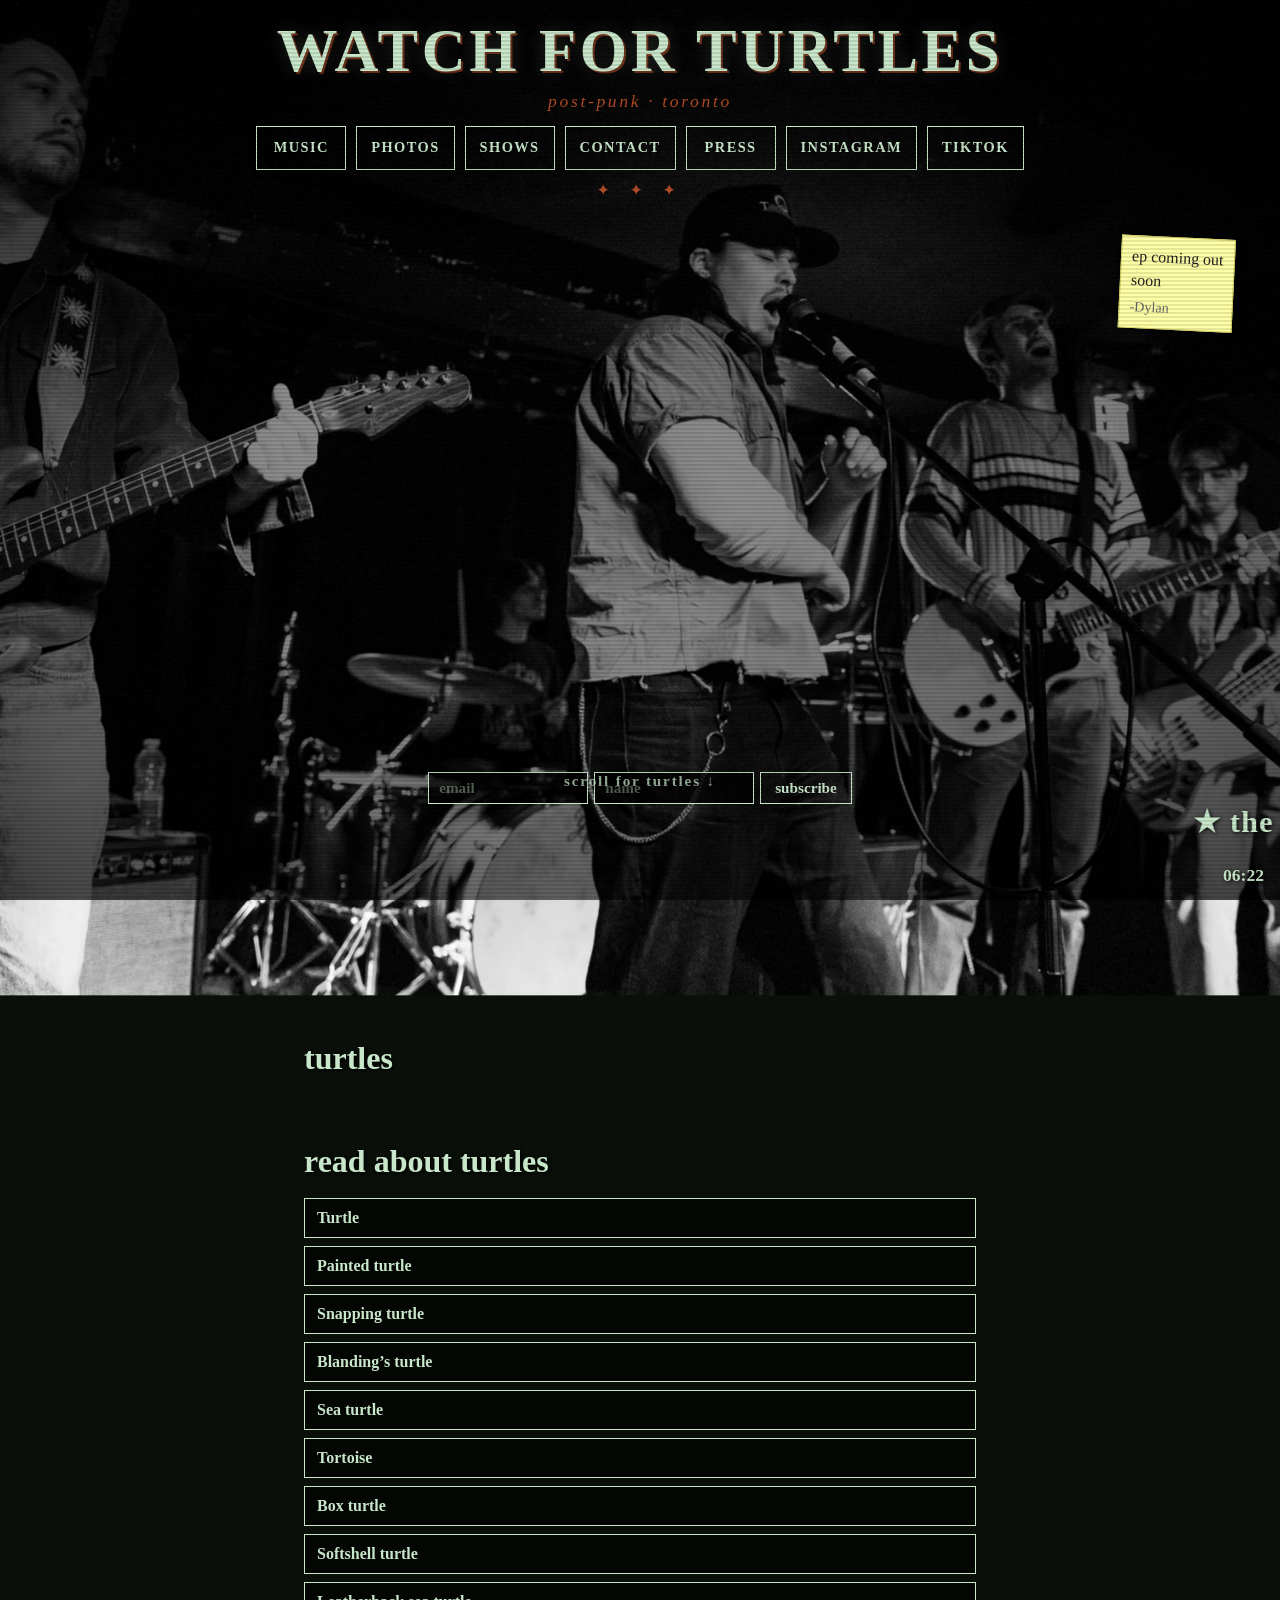
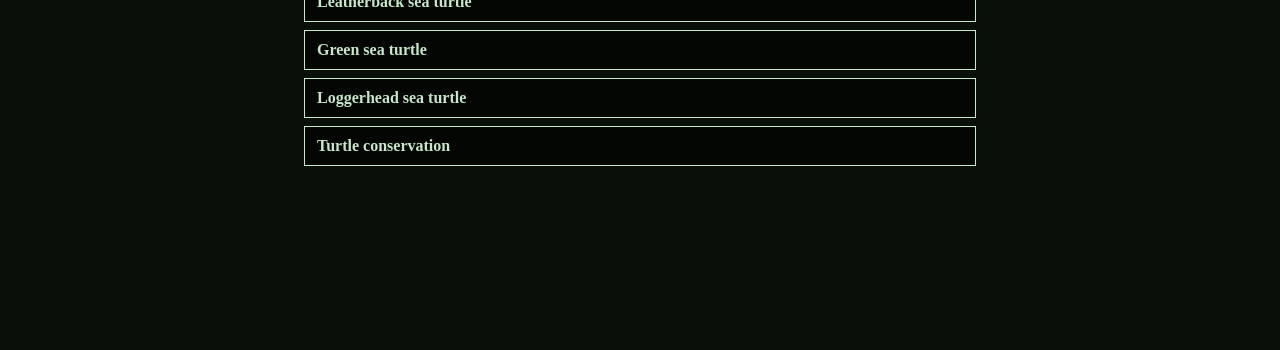
==== commit 5eb0ea4d: "Prevent pin-spacer from blocking Wikipedia lore links. Co-authored-by: Cursor <cursoragent@cursor.co" ====
--- a/index.html
+++ b/index.html
@@ -23,7 +23,7 @@
   <link rel="preconnect" href="https://fonts.googleapis.com">
   <link rel="preconnect" href="https://fonts.gstatic.com" crossorigin>
   <link rel="preload" as="image" href="media/Background3.webp" type="image/webp">
-  <link rel="stylesheet" href="site.css?v=17">
+  <link rel="stylesheet" href="site.css?v=18">
   <script>
     (function () {
       var fonts = [
@@ -240,8 +240,8 @@
 
   <script src="https://cdnjs.cloudflare.com/ajax/libs/gsap/3.12.5/gsap.min.js" defer crossorigin="anonymous"></script>
   <script src="https://cdnjs.cloudflare.com/ajax/libs/gsap/3.12.5/ScrollTrigger.min.js" defer crossorigin="anonymous"></script>
-  <script src="config.js?v=17" defer></script>
-  <script src="script.js?v=17" defer></script>
-  <script src="gsap-peachpit.js?v=17" defer></script>
+  <script src="config.js?v=18" defer></script>
+  <script src="script.js?v=18" defer></script>
+  <script src="gsap-peachpit.js?v=18" defer></script>
 </body>
 </html>
--- a/site.css
+++ b/site.css
@@ -684,6 +684,15 @@
   will-change: transform;
 }
 
+/* ScrollTrigger pin spacer must not steal clicks from wiki links below */
+#turtle-lore .pin-spacer {
+  pointer-events: none !important;
+}
+.lore-pin,
+.lore-wiki-links {
+  pointer-events: auto;
+}
+
 .lore-photo {
   margin: 0;
   flex: 0 0 min(72vw, 420px);
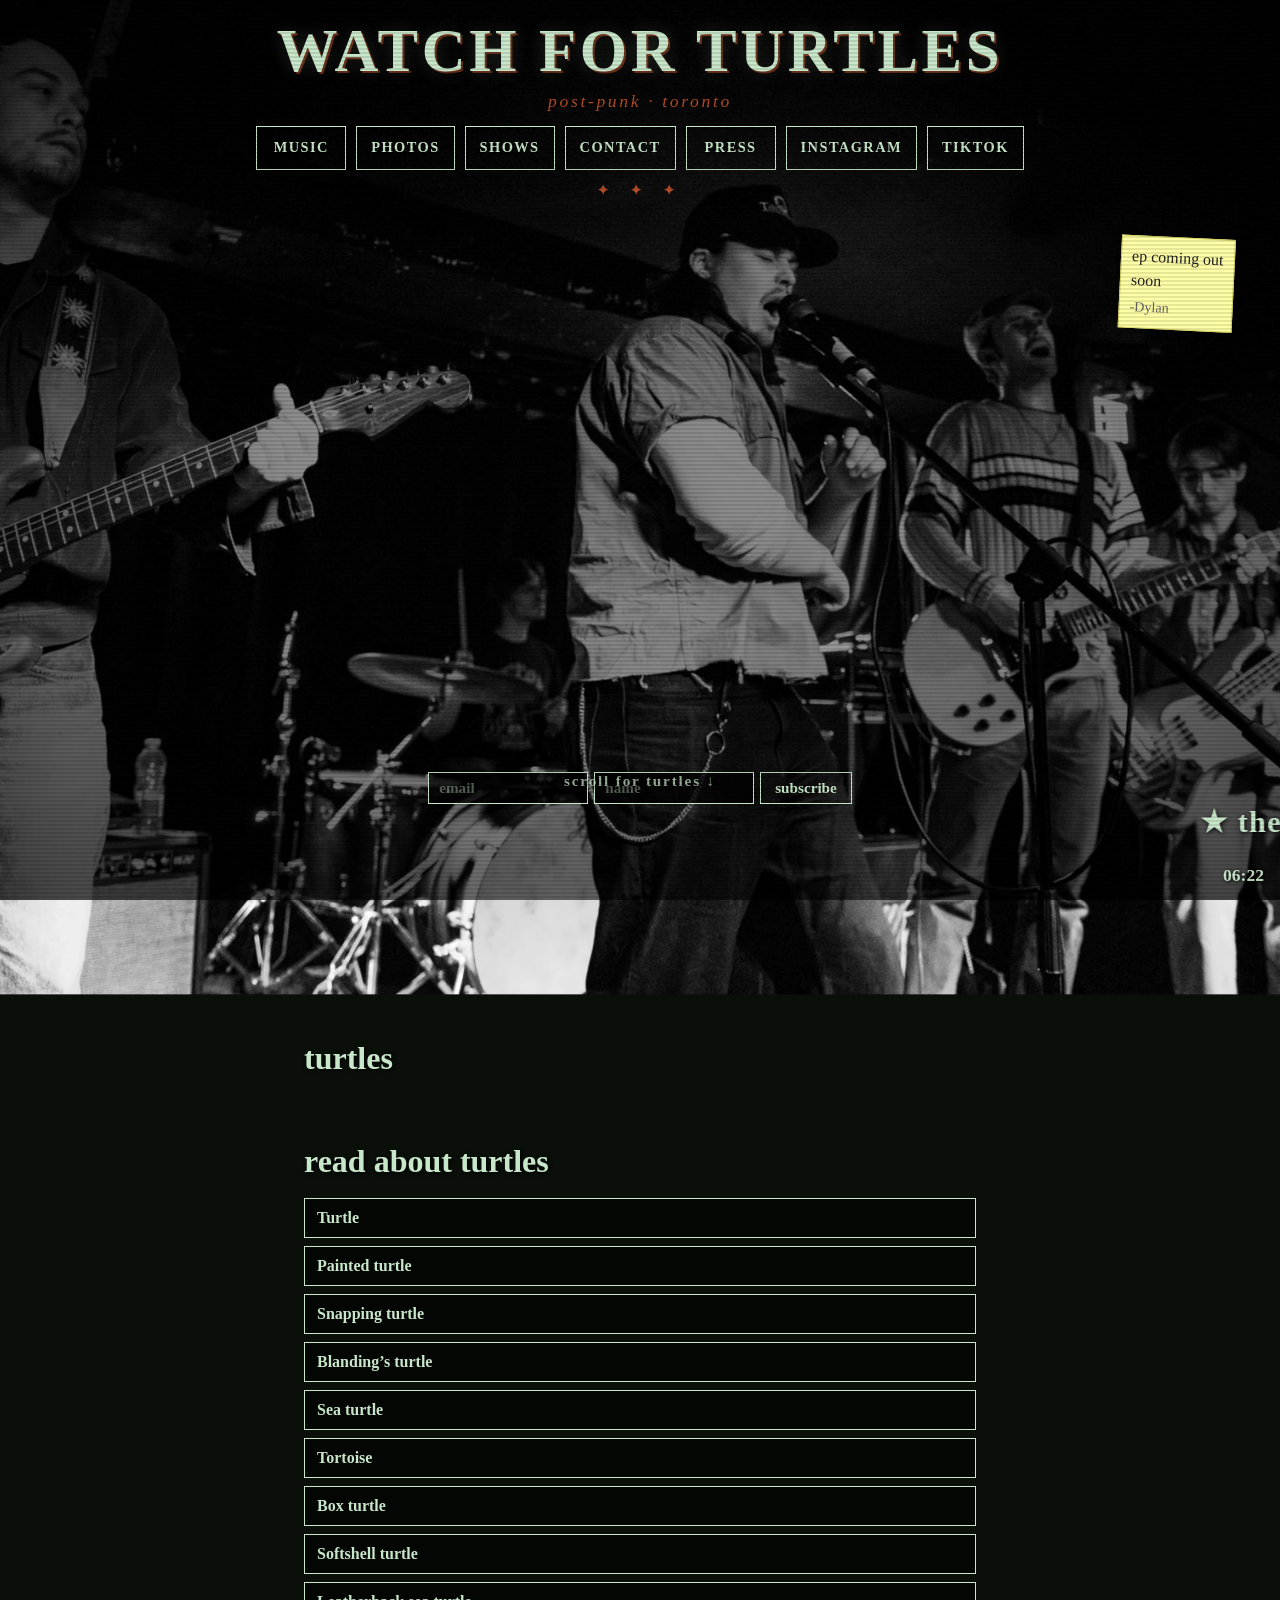
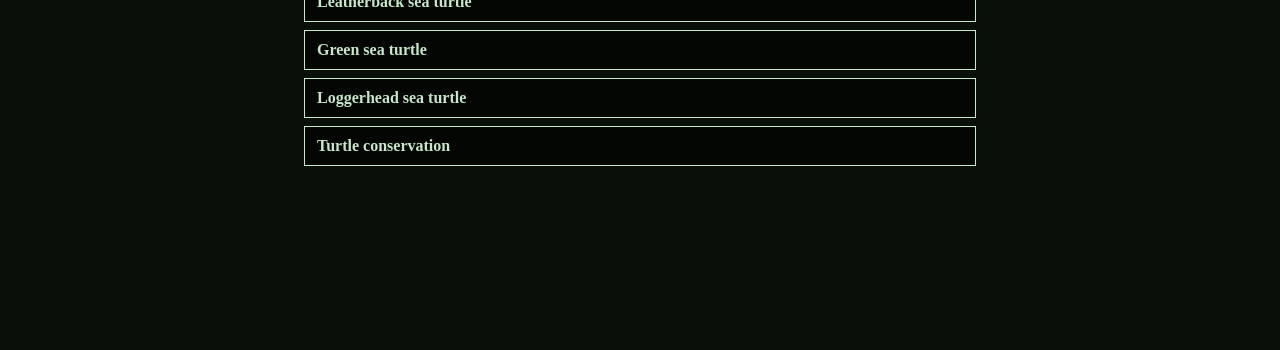
==== commit 005f4387: "Keep Wikipedia lore links always visible and clickable. Co-authored-by: Cursor <cursoragent@cursor.c" ====
--- a/index.html
+++ b/index.html
@@ -23,7 +23,7 @@
   <link rel="preconnect" href="https://fonts.googleapis.com">
   <link rel="preconnect" href="https://fonts.gstatic.com" crossorigin>
   <link rel="preload" as="image" href="media/Background3.webp" type="image/webp">
-  <link rel="stylesheet" href="site.css?v=18">
+  <link rel="stylesheet" href="site.css?v=19">
   <script>
     (function () {
       var fonts = [
@@ -240,8 +240,8 @@
 
   <script src="https://cdnjs.cloudflare.com/ajax/libs/gsap/3.12.5/gsap.min.js" defer crossorigin="anonymous"></script>
   <script src="https://cdnjs.cloudflare.com/ajax/libs/gsap/3.12.5/ScrollTrigger.min.js" defer crossorigin="anonymous"></script>
-  <script src="config.js?v=18" defer></script>
-  <script src="script.js?v=18" defer></script>
-  <script src="gsap-peachpit.js?v=18" defer></script>
+  <script src="config.js?v=19" defer></script>
+  <script src="script.js?v=19" defer></script>
+  <script src="gsap-peachpit.js?v=19" defer></script>
 </body>
 </html>
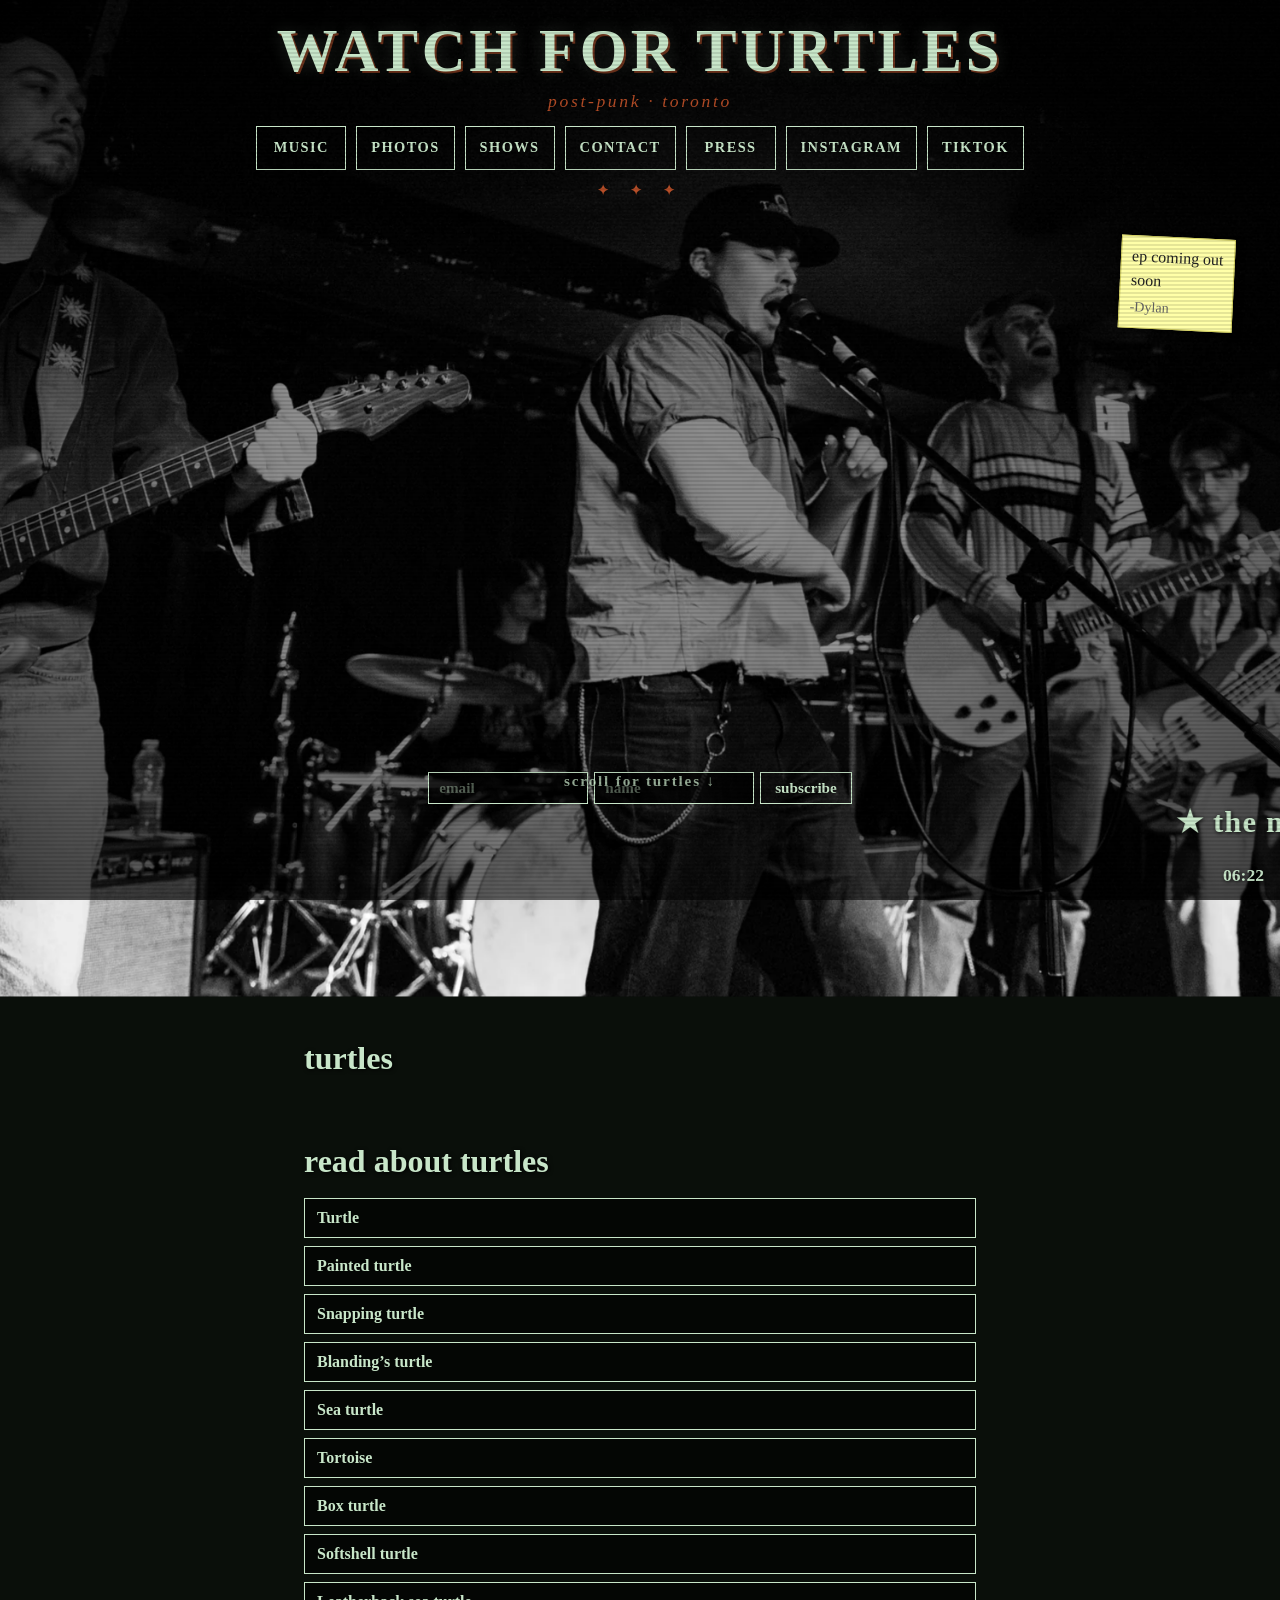
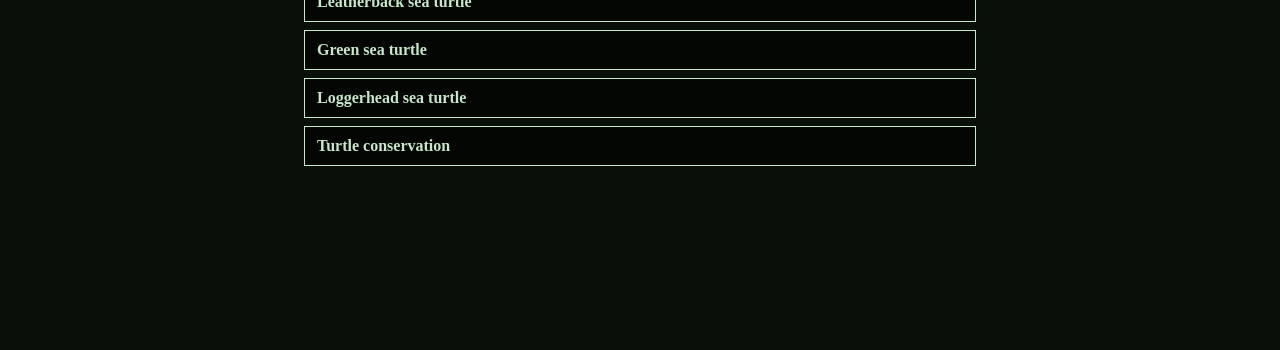
==== commit c63503d8: "Raise lore links above ScrollTrigger pin-spacer. Co-authored-by: Cursor <cursoragent@cursor.com>" ====
--- a/index.html
+++ b/index.html
@@ -23,7 +23,7 @@
   <link rel="preconnect" href="https://fonts.googleapis.com">
   <link rel="preconnect" href="https://fonts.gstatic.com" crossorigin>
   <link rel="preload" as="image" href="media/Background3.webp" type="image/webp">
-  <link rel="stylesheet" href="site.css?v=19">
+  <link rel="stylesheet" href="site.css?v=20">
   <script>
     (function () {
       var fonts = [
@@ -240,8 +240,8 @@
 
   <script src="https://cdnjs.cloudflare.com/ajax/libs/gsap/3.12.5/gsap.min.js" defer crossorigin="anonymous"></script>
   <script src="https://cdnjs.cloudflare.com/ajax/libs/gsap/3.12.5/ScrollTrigger.min.js" defer crossorigin="anonymous"></script>
-  <script src="config.js?v=19" defer></script>
-  <script src="script.js?v=19" defer></script>
-  <script src="gsap-peachpit.js?v=19" defer></script>
+  <script src="config.js?v=20" defer></script>
+  <script src="script.js?v=20" defer></script>
+  <script src="gsap-peachpit.js?v=20" defer></script>
 </body>
 </html>
--- a/site.css
+++ b/site.css
@@ -668,6 +668,8 @@
   max-width: 720px;
   padding: 0 24px;
   text-shadow: 1px 1px 4px #000;
+  position: relative;
+  z-index: 30;
 }
 
 .lore-photos-viewport {
@@ -730,6 +732,8 @@
   display: grid;
   gap: 8px;
   user-select: text;
+  position: relative;
+  z-index: 30;
 }
 
 .lore-wiki-links a {
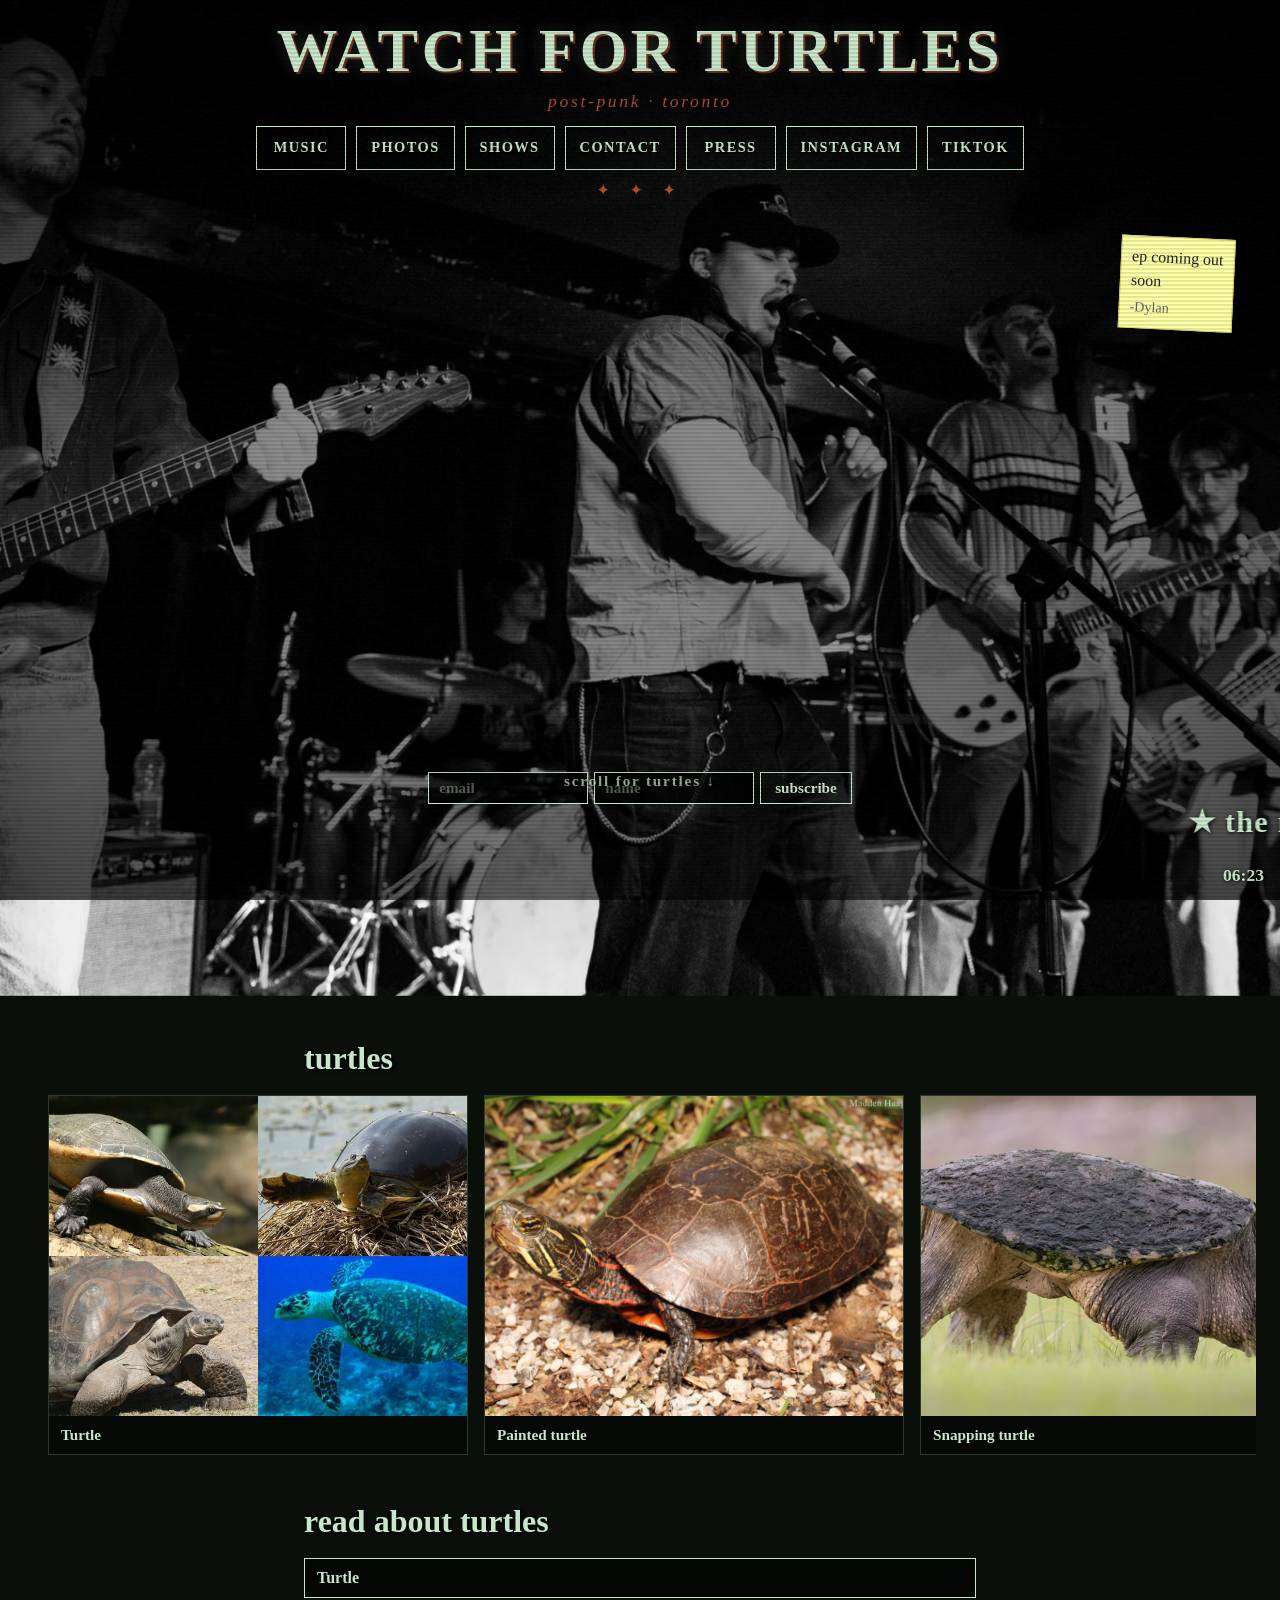
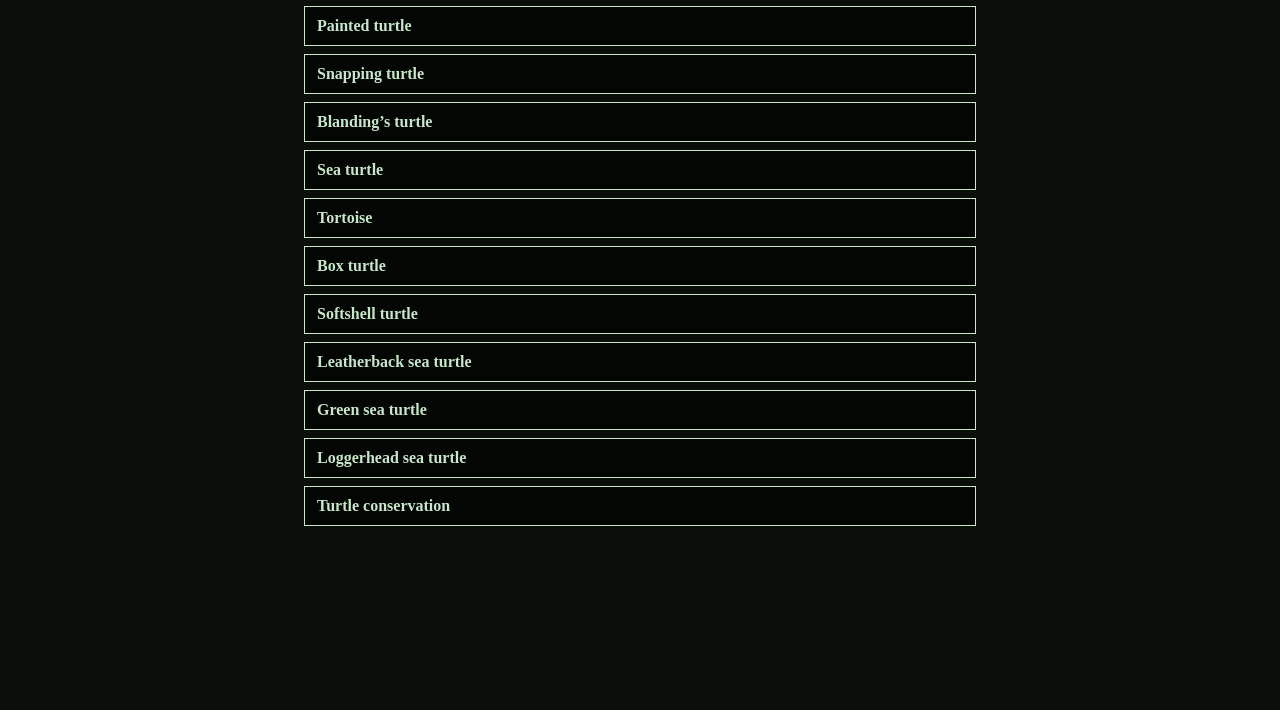
==== commit 004ff730: "Add local Wikimedia turtle photos for the lore scroll. Co-authored-by: Cursor <cursoragent@cursor.co" ====
--- a/index.html
+++ b/index.html
@@ -23,7 +23,7 @@
   <link rel="preconnect" href="https://fonts.googleapis.com">
   <link rel="preconnect" href="https://fonts.gstatic.com" crossorigin>
   <link rel="preload" as="image" href="media/Background3.webp" type="image/webp">
-  <link rel="stylesheet" href="site.css?v=20">
+  <link rel="stylesheet" href="site.css?v=21">
   <script>
     (function () {
       var fonts = [
@@ -101,7 +101,32 @@
     <div class="lore-pin">
       <h2 class="lore-section-title">turtles</h2>
       <div class="lore-photos-viewport">
-        <div class="lore-photos" id="lore-photos"></div>
+        <div class="lore-photos" id="lore-photos">
+          <figure class="lore-photo">
+            <img src="media/turtles/turtle.jpg" alt="Turtles" width="1000" height="667" loading="lazy" decoding="async">
+            <figcaption><a href="https://en.wikipedia.org/wiki/Turtle" target="_blank" rel="noopener noreferrer">Turtle</a></figcaption>
+          </figure>
+          <figure class="lore-photo">
+            <img src="media/turtles/painted-turtle.jpg" alt="Painted turtle" width="1000" height="667" loading="lazy" decoding="async">
+            <figcaption><a href="https://en.wikipedia.org/wiki/Painted_turtle" target="_blank" rel="noopener noreferrer">Painted turtle</a></figcaption>
+          </figure>
+          <figure class="lore-photo">
+            <img src="media/turtles/snapping-turtle.jpg" alt="Snapping turtle" width="1000" height="667" loading="lazy" decoding="async">
+            <figcaption><a href="https://en.wikipedia.org/wiki/Snapping_turtle" target="_blank" rel="noopener noreferrer">Snapping turtle</a></figcaption>
+          </figure>
+          <figure class="lore-photo">
+            <img src="media/turtles/blandings-turtle.jpg" alt="Blanding's turtle" width="1000" height="667" loading="lazy" decoding="async">
+            <figcaption><a href="https://en.wikipedia.org/wiki/Blanding%27s_turtle" target="_blank" rel="noopener noreferrer">Blanding’s turtle</a></figcaption>
+          </figure>
+          <figure class="lore-photo">
+            <img src="media/turtles/sea-turtle.jpg" alt="Sea turtle" width="1000" height="667" loading="lazy" decoding="async">
+            <figcaption><a href="https://en.wikipedia.org/wiki/Sea_turtle" target="_blank" rel="noopener noreferrer">Sea turtle</a></figcaption>
+          </figure>
+          <figure class="lore-photo">
+            <img src="media/turtles/tortoise.jpg" alt="Tortoise" width="1000" height="667" loading="lazy" decoding="async">
+            <figcaption><a href="https://en.wikipedia.org/wiki/Tortoise" target="_blank" rel="noopener noreferrer">Tortoise</a></figcaption>
+          </figure>
+        </div>
       </div>
     </div>
 
@@ -240,8 +265,8 @@
 
   <script src="https://cdnjs.cloudflare.com/ajax/libs/gsap/3.12.5/gsap.min.js" defer crossorigin="anonymous"></script>
   <script src="https://cdnjs.cloudflare.com/ajax/libs/gsap/3.12.5/ScrollTrigger.min.js" defer crossorigin="anonymous"></script>
-  <script src="config.js?v=20" defer></script>
-  <script src="script.js?v=20" defer></script>
-  <script src="gsap-peachpit.js?v=20" defer></script>
+  <script src="config.js?v=21" defer></script>
+  <script src="script.js?v=21" defer></script>
+  <script src="gsap-peachpit.js?v=21" defer></script>
 </body>
 </html>
